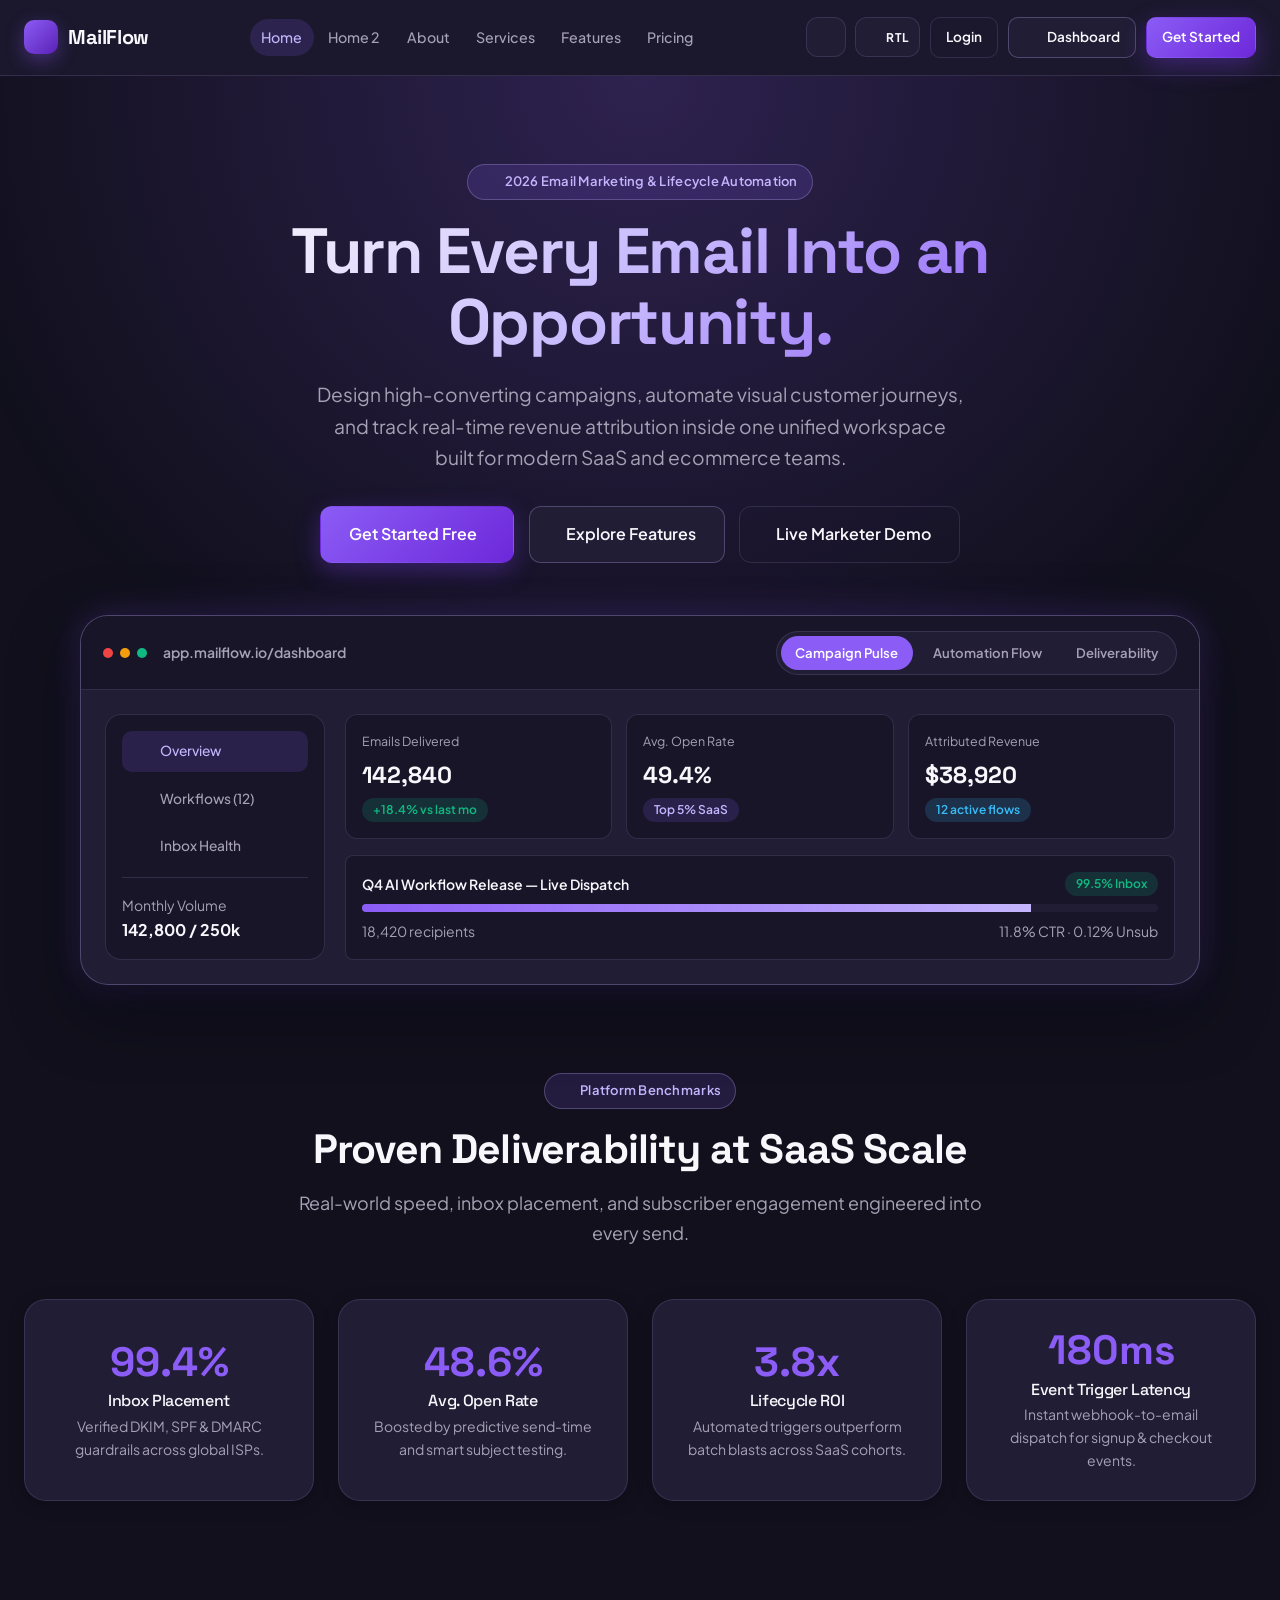
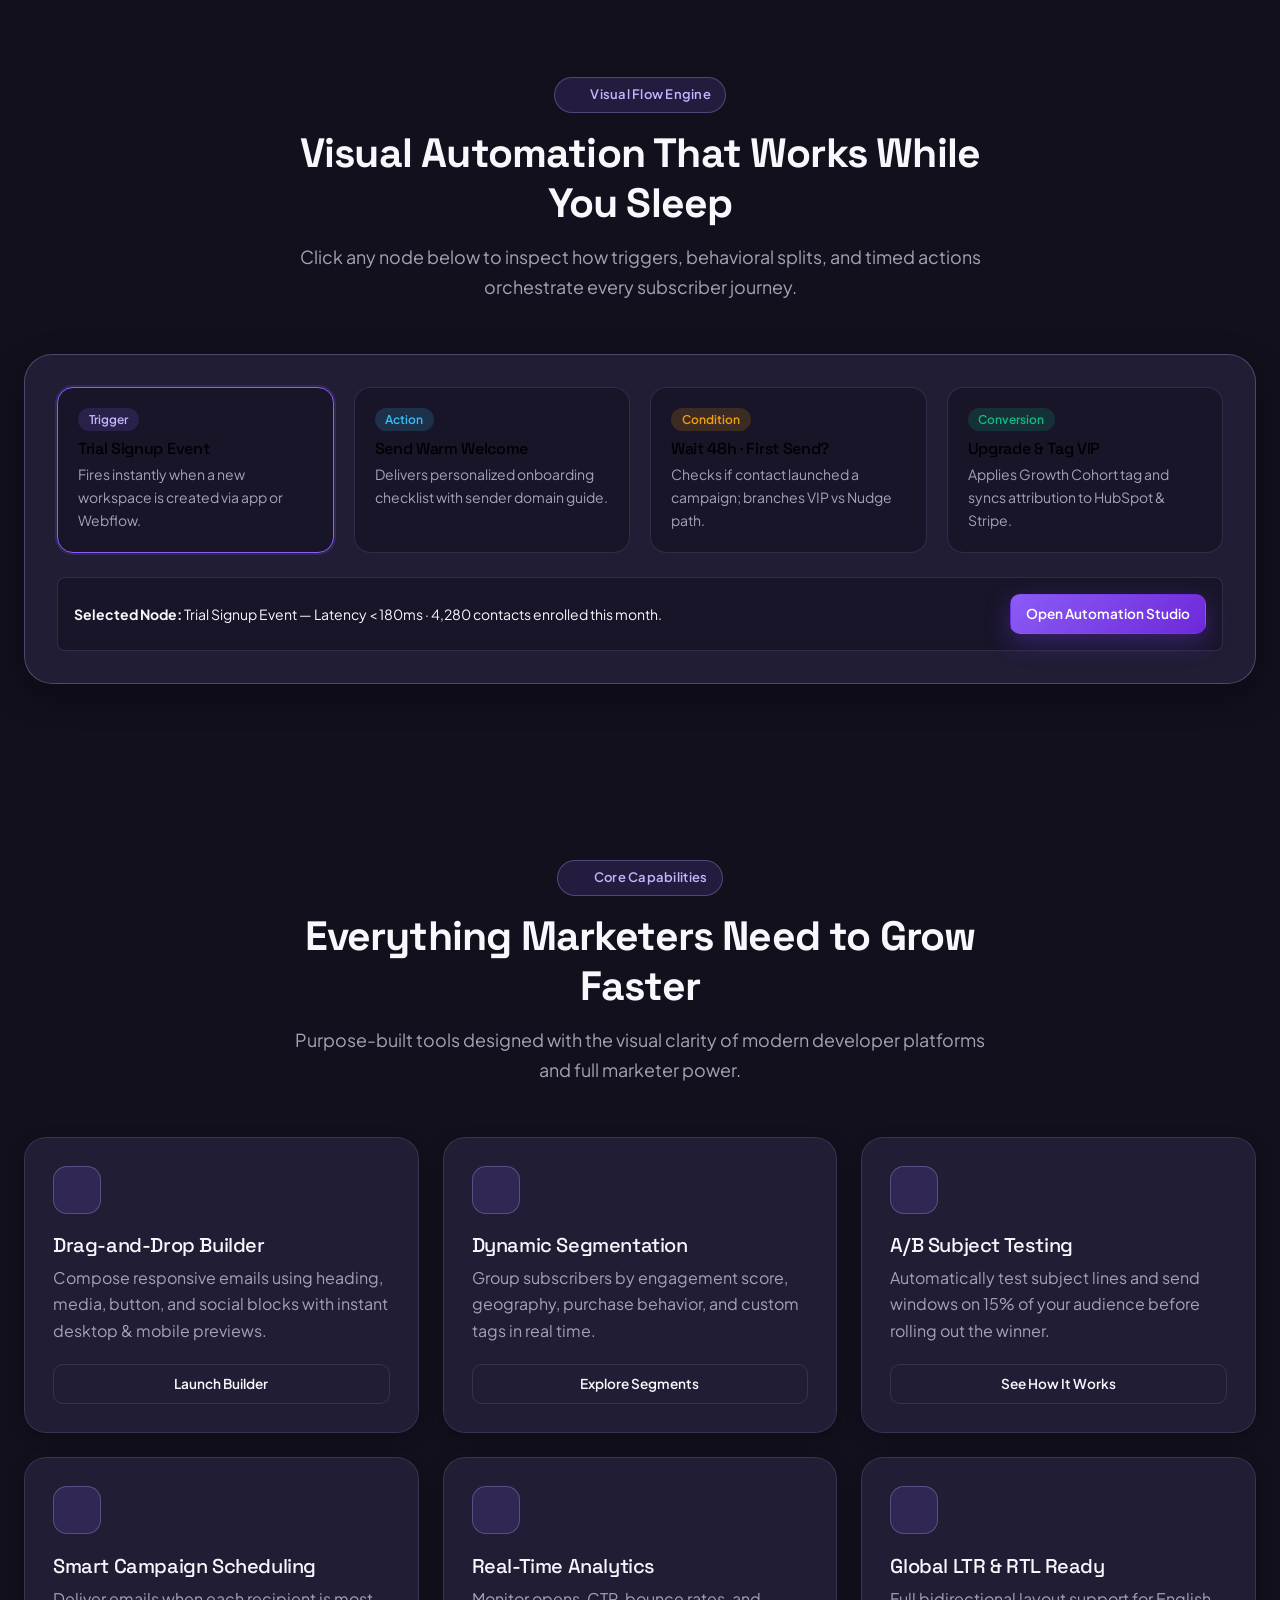
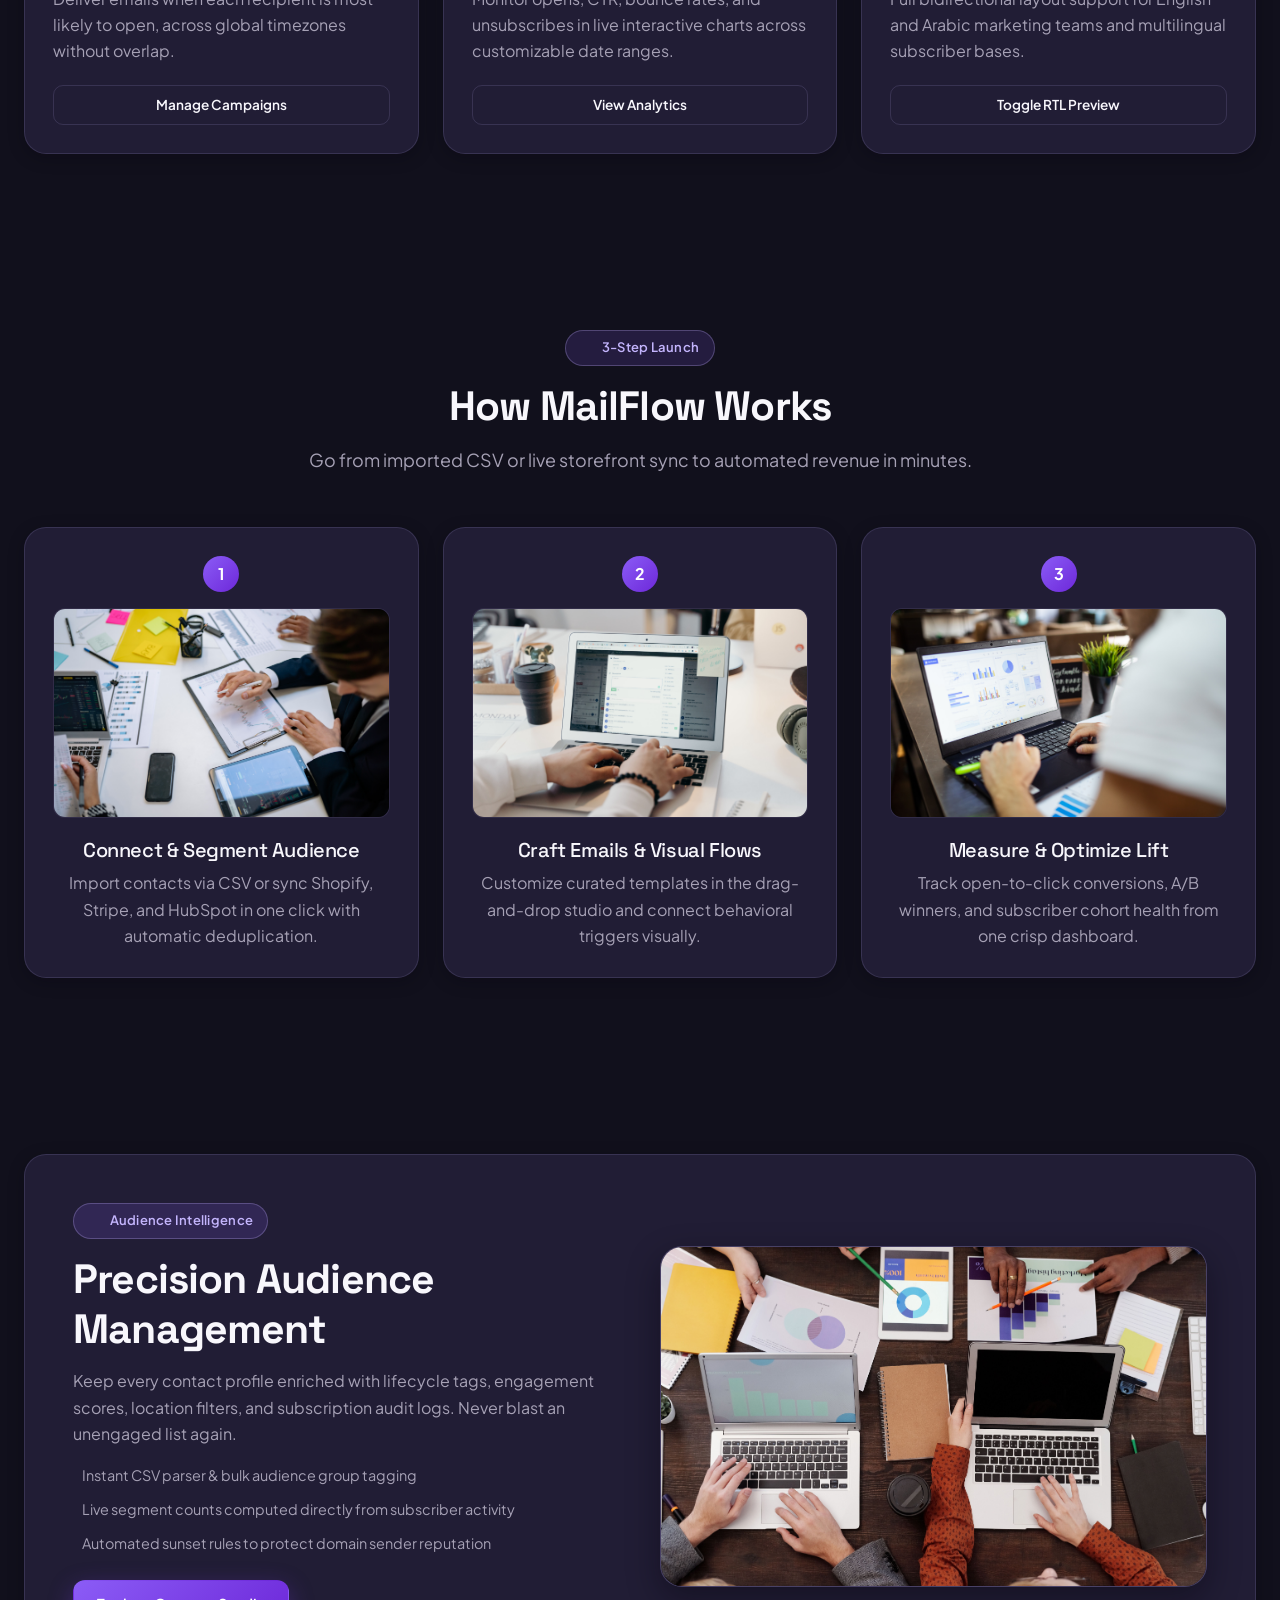
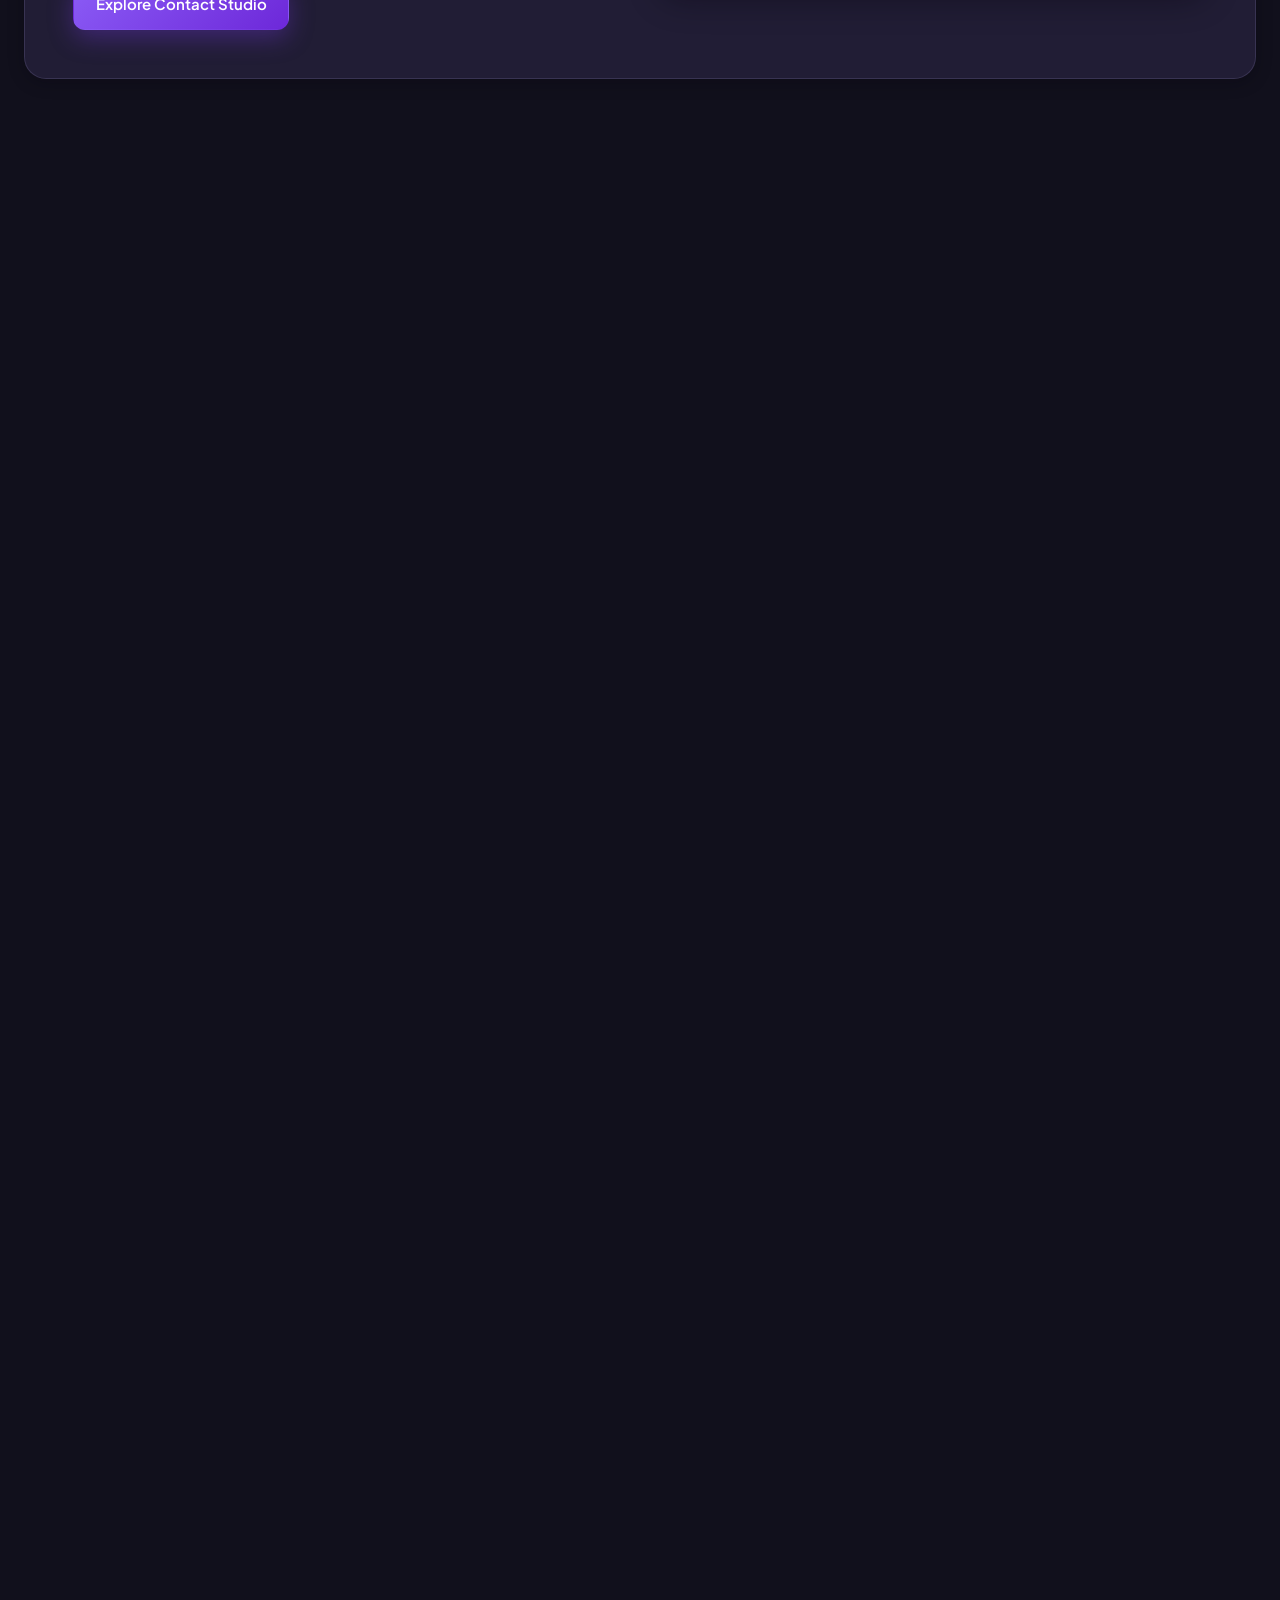
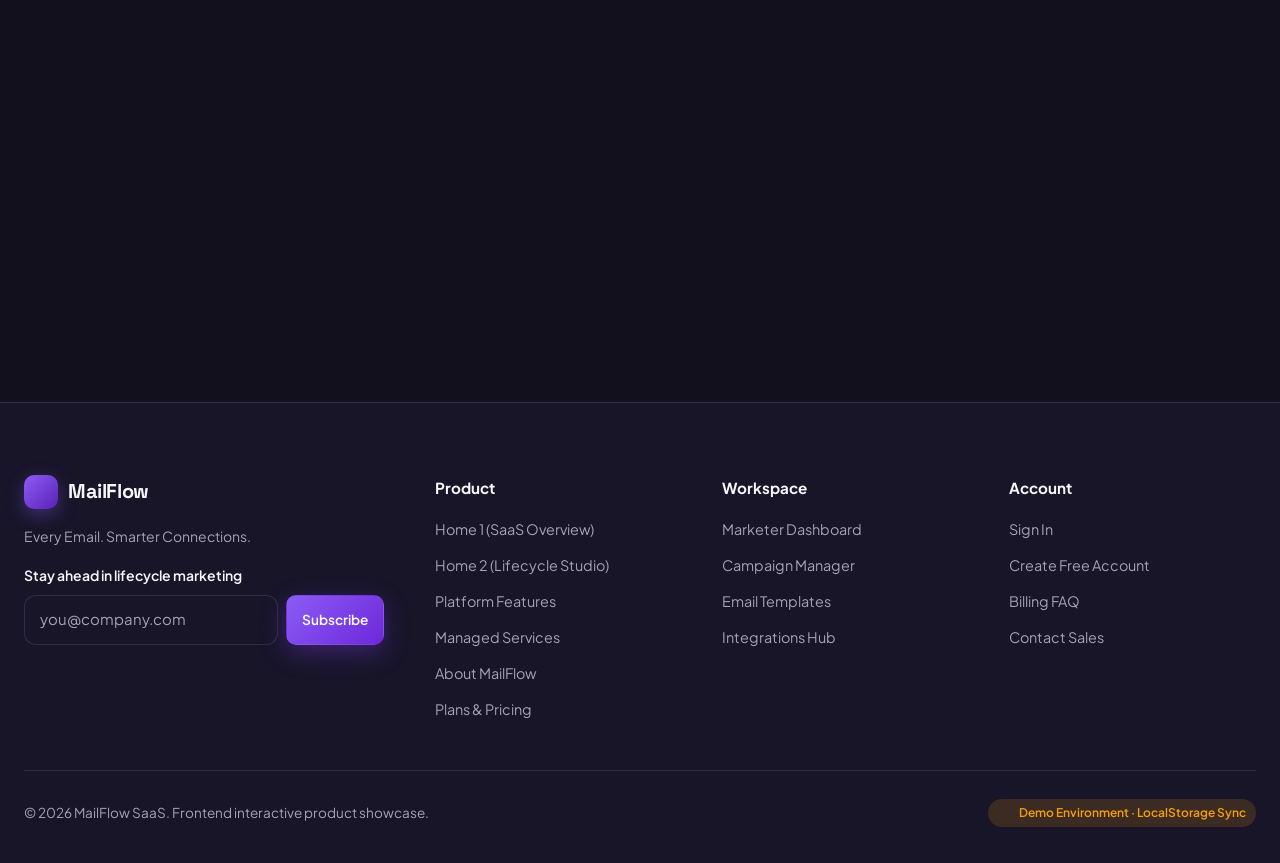
==== index.html @ 8e3ecebb "Add MailFlow Email Marketing Software SaaS website" ====
<!DOCTYPE html>
<html lang="en" dir="ltr" data-theme="dark">
<head>
  <meta charset="UTF-8">
  <meta name="viewport" content="width=device-width, initial-scale=1.0">
  <title>MailFlow — Every Email. Smarter Connections.</title>
  <meta name="description" content="MailFlow is a modern email marketing & lifecycle automation SaaS platform for high-growth teams.">
  <link rel="icon" type="image/svg+xml" href="assets/favicon.svg">

  <!-- Fonts -->
  <link rel="preconnect" href="https://fonts.googleapis.com">
  <link rel="preconnect" href="https://fonts.gstatic.com" crossorigin>
  <link href="https://fonts.googleapis.com/css2?family=Cairo:wght@500;600;700;800&family=Plus+Jakarta+Sans:wght@400;500;600;700&family=Space+Grotesk:wght@600;700;800&display=swap" rel="stylesheet">

  <!-- Vendor CSS CDNs -->
  <link href="https://cdn.jsdelivr.net/npm/bootstrap@5.3.3/dist/css/bootstrap.min.css" rel="stylesheet">
  <link href="https://cdn.jsdelivr.net/npm/aos@2.3.4/dist/aos.css" rel="stylesheet">
  <link href="https://cdn.jsdelivr.net/npm/swiper@11/swiper-bundle.min.css" rel="stylesheet">

  <!-- MailFlow CSS -->
  <link rel="stylesheet" href="css/tokens.css">
  <link rel="stylesheet" href="css/base.css">
  <link rel="stylesheet" href="css/components.css">
  <link rel="stylesheet" href="css/public.css">
</head>
<body>
  <canvas id="mf-three-bg" aria-hidden="true"></canvas>

  <!-- 1. Premium Navigation Bar -->
  <div id="mf-public-navbar-host"></div>

  <main>
    <!-- 2, 3, 4, 5. Hero + Supporting Description + Dual CTAs + Large Interactive Dashboard Preview -->
    <section class="mf-hero">
      <div class="mf-container">
        <div class="mf-hero-centered">
          <div class="mf-eyebrow mf-gsap-hero">
            <i data-lucide="sparkles" style="width:15px;height:15px;"></i>
            <span data-i18n="hero.eyebrow">2026 Email Marketing &amp; Lifecycle Automation</span>
          </div>
          <h1 class="mf-hero-title mf-gradient-text mf-gsap-hero" data-i18n="hero.title">
            Turn Every Email Into an Opportunity.
          </h1>
          <p class="mf-hero-desc mf-gsap-hero" data-i18n="hero.desc">
            Design high-converting campaigns, automate visual customer journeys, and track real-time revenue attribution inside one unified workspace built for modern SaaS and ecommerce teams.
          </p>
          <div class="mf-hero-actions mf-gsap-hero">
            <a href="register.html" class="mf-btn mf-btn-primary mf-btn-lg">
              <span data-i18n="hero.ctaPrimary">Get Started Free</span>
              <i data-lucide="arrow-right" class="mf-rtl-flip"></i>
            </a>
            <a href="features.html" class="mf-btn mf-btn-secondary mf-btn-lg">
              <i data-lucide="layers"></i>
              <span data-i18n="hero.ctaSecondary">Explore Features</span>
            </a>
            <a href="dashboard.html" class="mf-btn mf-btn-ghost mf-btn-lg">
              <i data-lucide="layout-dashboard"></i>
              <span>Live Marketer Demo</span>
            </a>
          </div>
        </div>

        <!-- 5. Large Interactive Email Marketing Dashboard Preview -->
        <div class="mf-preview-shell mf-gsap-hero">
          <div class="mf-preview-chrome">
            <div class="d-flex align-items-center gap-3">
              <div class="mf-window-dots" aria-hidden="true"><span></span><span></span><span></span></div>
              <span class="small fw-semibold" style="color:var(--mf-text-muted);">app.mailflow.io/dashboard</span>
            </div>
            <div class="mf-preview-tabs" role="tablist" aria-label="Dashboard Preview Views">
              <button type="button" class="mf-preview-tab is-active" data-preview-tab="overview">Campaign Pulse</button>
              <button type="button" class="mf-preview-tab" data-preview-tab="automation">Automation Flow</button>
              <button type="button" class="mf-preview-tab" data-preview-tab="deliverability">Deliverability</button>
            </div>
          </div>

          <div class="mf-preview-body">
            <div class="mf-preview-grid">
              <aside class="mf-preview-sidebar" aria-label="Preview Navigation">
                <div class="mf-preview-nav-item is-active" data-preview-side="overview">
                  <i data-lucide="bar-chart-2" style="width:16px;height:16px;"></i> Overview
                </div>
                <div class="mf-preview-nav-item" data-preview-side="automation">
                  <i data-lucide="git-branch" style="width:16px;height:16px;"></i> Workflows (12)
                </div>
                <div class="mf-preview-nav-item" data-preview-side="deliverability">
                  <i data-lucide="shield-check" style="width:16px;height:16px;"></i> Inbox Health
                </div>
                <div class="mt-auto pt-3 border-top" style="border-color:var(--mf-border) !important;">
                  <div class="small" style="color:var(--mf-text-muted);">Monthly Volume</div>
                  <div class="fw-bold" style="color:var(--mf-text);">142,800 / 250k</div>
                </div>
              </aside>

              <div id="mf-hero-preview-stage">
                <!-- Hydrated dynamically by js/home.js -->
              </div>
            </div>
          </div>
        </div>
      </div>
    </section>

    <!-- 6. Animated Campaign Statistics -->
    <section class="mf-section pt-3">
      <div class="mf-container">
        <div class="mf-section-header" data-aos="fade-up">
          <div class="mf-eyebrow"><i data-lucide="activity" style="width:14px;height:14px;"></i> Platform Benchmarks</div>
          <h2 class="mf-section-title" data-i18n="home.statsTitle">Proven Deliverability at SaaS Scale</h2>
          <p class="mf-section-desc">Real-world speed, inbox placement, and subscriber engagement engineered into every send.</p>
        </div>

        <div class="mf-card-grid mf-card-grid-4" id="mf-home-counters">
          <div class="mf-card mf-stat-card" data-aos="fade-up" data-aos-delay="0">
            <div class="mf-stat-number"><span class="mf-counter" data-target="99.4" data-decimals="1">0</span>%</div>
            <h3 class="h6 mb-1">Inbox Placement</h3>
            <p class="small mb-0">Verified DKIM, SPF &amp; DMARC guardrails across global ISPs.</p>
          </div>
          <div class="mf-card mf-stat-card" data-aos="fade-up" data-aos-delay="80">
            <div class="mf-stat-number"><span class="mf-counter" data-target="48.6" data-decimals="1">0</span>%</div>
            <h3 class="h6 mb-1">Avg. Open Rate</h3>
            <p class="small mb-0">Boosted by predictive send-time and smart subject testing.</p>
          </div>
          <div class="mf-card mf-stat-card" data-aos="fade-up" data-aos-delay="160">
            <div class="mf-stat-number"><span class="mf-counter" data-target="3.8" data-decimals="1">0</span>x</div>
            <h3 class="h6 mb-1">Lifecycle ROI</h3>
            <p class="small mb-0">Automated triggers outperform batch blasts across SaaS cohorts.</p>
          </div>
          <div class="mf-card mf-stat-card" data-aos="fade-up" data-aos-delay="240">
            <div class="mf-stat-number"><span class="mf-counter" data-target="180" data-decimals="0">0</span>ms</div>
            <h3 class="h6 mb-1">Event Trigger Latency</h3>
            <p class="small mb-0">Instant webhook-to-email dispatch for signup &amp; checkout events.</p>
          </div>
        </div>
      </div>
    </section>

    <!-- 7. Email Automation Workflow Visualization -->
    <section class="mf-section">
      <div class="mf-container">
        <div class="mf-section-header" data-aos="fade-up">
          <div class="mf-eyebrow"><i data-lucide="workflow" style="width:14px;height:14px;"></i> Visual Flow Engine</div>
          <h2 class="mf-section-title" data-i18n="home.workflowTitle">Visual Automation That Works While You Sleep</h2>
          <p class="mf-section-desc">Click any node below to inspect how triggers, behavioral splits, and timed actions orchestrate every subscriber journey.</p>
        </div>

        <div class="mf-workflow-stage" data-aos="fade-up">
          <div class="mf-workflow-track" id="mf-home-workflow-nodes">
            <button type="button" class="mf-wf-node is-selected" data-wf-step="0">
              <span class="mf-badge mf-badge-primary mb-2" style="width:fit-content;">Trigger</span>
              <h3 class="h6 mb-1">Trial Signup Event</h3>
              <p class="small mb-0">Fires instantly when a new workspace is created via app or Webflow.</p>
            </button>
            <button type="button" class="mf-wf-node" data-wf-step="1">
              <span class="mf-badge mf-badge-info mb-2" style="width:fit-content;">Action</span>
              <h3 class="h6 mb-1">Send Warm Welcome</h3>
              <p class="small mb-0">Delivers personalized onboarding checklist with sender domain guide.</p>
            </button>
            <button type="button" class="mf-wf-node" data-wf-step="2">
              <span class="mf-badge mf-badge-warning mb-2" style="width:fit-content;">Condition</span>
              <h3 class="h6 mb-1">Wait 48h · First Send?</h3>
              <p class="small mb-0">Checks if contact launched a campaign; branches VIP vs Nudge path.</p>
            </button>
            <button type="button" class="mf-wf-node" data-wf-step="3">
              <span class="mf-badge mf-badge-success mb-2" style="width:fit-content;">Conversion</span>
              <h3 class="h6 mb-1">Upgrade &amp; Tag VIP</h3>
              <p class="small mb-0">Applies Growth Cohort tag and syncs attribution to HubSpot &amp; Stripe.</p>
            </button>
          </div>
          <div class="mt-4 p-3 rounded-3 d-flex flex-wrap align-items-center justify-content-between gap-3" style="background:var(--mf-bg-elevated);border:1px solid var(--mf-border);">
            <div id="mf-home-wf-inspector" class="small" style="color:var(--mf-text);">
              <strong>Selected Node:</strong> Trial Signup Event — Latency &lt; 180ms · 4,280 contacts enrolled this month.
            </div>
            <a href="dashboard.html#automation" class="mf-btn mf-btn-primary mf-btn-sm">Open Automation Studio</a>
          </div>
        </div>
      </div>
    </section>

    <!-- 8. Features Overview -->
    <section class="mf-section">
      <div class="mf-container">
        <div class="mf-section-header" data-aos="fade-up">
          <div class="mf-eyebrow"><i data-lucide="cpu" style="width:14px;height:14px;"></i> Core Capabilities</div>
          <h2 class="mf-section-title" data-i18n="home.featuresTitle">Everything Marketers Need to Grow Faster</h2>
          <p class="mf-section-desc">Purpose-built tools designed with the visual clarity of modern developer platforms and full marketer power.</p>
        </div>

        <div class="mf-card-grid mf-card-grid-3">
          <article class="mf-card mf-card-interactive" data-aos="fade-up">
            <div class="mf-card-icon"><i data-lucide="layout-template"></i></div>
            <div class="mf-card-body">
              <h3 class="h5">Drag-and-Drop Builder</h3>
              <p class="mb-0">Compose responsive emails using heading, media, button, and social blocks with instant desktop &amp; mobile previews.</p>
            </div>
            <div class="mf-card-footer">
              <a href="dashboard.html#builder" class="mf-btn mf-btn-ghost mf-btn-sm w-100">Launch Builder</a>
            </div>
          </article>

          <article class="mf-card mf-card-interactive" data-aos="fade-up" data-aos-delay="80">
            <div class="mf-card-icon"><i data-lucide="filter"></i></div>
            <div class="mf-card-body">
              <h3 class="h5">Dynamic Segmentation</h3>
              <p class="mb-0">Group subscribers by engagement score, geography, purchase behavior, and custom tags in real time.</p>
            </div>
            <div class="mf-card-footer">
              <a href="dashboard.html#segments" class="mf-btn mf-btn-ghost mf-btn-sm w-100">Explore Segments</a>
            </div>
          </article>

          <article class="mf-card mf-card-interactive" data-aos="fade-up" data-aos-delay="160">
            <div class="mf-card-icon"><i data-lucide="split"></i></div>
            <div class="mf-card-body">
              <h3 class="h5">A/B Subject Testing</h3>
              <p class="mb-0">Automatically test subject lines and send windows on 15% of your audience before rolling out the winner.</p>
            </div>
            <div class="mf-card-footer">
              <a href="features.html#ab-testing" class="mf-btn mf-btn-ghost mf-btn-sm w-100">See How It Works</a>
            </div>
          </article>

          <article class="mf-card mf-card-interactive" data-aos="fade-up">
            <div class="mf-card-icon"><i data-lucide="calendar-clock"></i></div>
            <div class="mf-card-body">
              <h3 class="h5">Smart Campaign Scheduling</h3>
              <p class="mb-0">Deliver emails when each recipient is most likely to open, across global timezones without overlap.</p>
            </div>
            <div class="mf-card-footer">
              <a href="dashboard.html#campaigns" class="mf-btn mf-btn-ghost mf-btn-sm w-100">Manage Campaigns</a>
            </div>
          </article>

          <article class="mf-card mf-card-interactive" data-aos="fade-up" data-aos-delay="80">
            <div class="mf-card-icon"><i data-lucide="line-chart"></i></div>
            <div class="mf-card-body">
              <h3 class="h5">Real-Time Analytics</h3>
              <p class="mb-0">Monitor opens, CTR, bounce rates, and unsubscribes in live interactive charts across customizable date ranges.</p>
            </div>
            <div class="mf-card-footer">
              <a href="dashboard.html#analytics" class="mf-btn mf-btn-ghost mf-btn-sm w-100">View Analytics</a>
            </div>
          </article>

          <article class="mf-card mf-card-interactive" data-aos="fade-up" data-aos-delay="160">
            <div class="mf-card-icon"><i data-lucide="languages"></i></div>
            <div class="mf-card-body">
              <h3 class="h5">Global LTR &amp; RTL Ready</h3>
              <p class="mb-0">Full bidirectional layout support for English and Arabic marketing teams and multilingual subscriber bases.</p>
            </div>
            <div class="mf-card-footer">
              <button type="button" class="mf-btn mf-btn-ghost mf-btn-sm w-100" data-mf-dir-toggle>Toggle RTL Preview</button>
            </div>
          </article>
        </div>
      </div>
    </section>

    <!-- 9. How MailFlow Works -->
    <section class="mf-section">
      <div class="mf-container">
        <div class="mf-section-header" data-aos="fade-up">
          <div class="mf-eyebrow"><i data-lucide="compass" style="width:14px;height:14px;"></i> 3-Step Launch</div>
          <h2 class="mf-section-title" data-i18n="home.howTitle">How MailFlow Works</h2>
          <p class="mf-section-desc">Go from imported CSV or live storefront sync to automated revenue in minutes.</p>
        </div>

        <div class="mf-card-grid mf-card-grid-3">
          <div class="mf-card text-center" data-aos="fade-up">
            <div class="mf-step-badge">1</div>
            <div class="mf-card-img-wrap">
              <img src="assets/img/a%20(1).jpg" alt="Marketing team segmenting audience contacts" loading="eager">
            </div>
            <div class="mf-card-body">
              <h3 class="h5">Connect &amp; Segment Audience</h3>
              <p class="mb-0">Import contacts via CSV or sync Shopify, Stripe, and HubSpot in one click with automatic deduplication.</p>
            </div>
          </div>

          <div class="mf-card text-center" data-aos="fade-up" data-aos-delay="100">
            <div class="mf-step-badge">2</div>
            <div class="mf-card-img-wrap">
              <img src="assets/img/a%20(7).jpg" alt="Designing responsive email campaigns on laptop" loading="eager">
            </div>
            <div class="mf-card-body">
              <h3 class="h5">Craft Emails &amp; Visual Flows</h3>
              <p class="mb-0">Customize curated templates in the drag-and-drop studio and connect behavioral triggers visually.</p>
            </div>
          </div>

          <div class="mf-card text-center" data-aos="fade-up" data-aos-delay="200">
            <div class="mf-step-badge">3</div>
            <div class="mf-card-img-wrap">
              <img src="assets/img/a%20(18).jpg" alt="Real-time email analytics and conversion tracking" loading="eager">
            </div>
            <div class="mf-card-body">
              <h3 class="h5">Measure &amp; Optimize Lift</h3>
              <p class="mb-0">Track open-to-click conversions, A/B winners, and subscriber cohort health from one crisp dashboard.</p>
            </div>
          </div>
        </div>
      </div>
    </section>

    <!-- 10. Audience Management Showcase -->
    <section class="mf-section">
      <div class="mf-container">
        <div class="mf-card p-4 p-lg-5" data-aos="fade-up">
          <div class="mf-split-panel">
            <div>
              <div class="mf-eyebrow"><i data-lucide="users" style="width:14px;height:14px;"></i> Audience Intelligence</div>
              <h2 class="mf-section-title" data-i18n="home.audienceTitle">Precision Audience Management</h2>
              <p>Keep every contact profile enriched with lifecycle tags, engagement scores, location filters, and subscription audit logs. Never blast an unengaged list again.</p>
              <ul class="mf-check-list mb-4">
                <li><i data-lucide="check-circle-2"></i><span>Instant CSV parser &amp; bulk audience group tagging</span></li>
                <li><i data-lucide="check-circle-2"></i><span>Live segment counts computed directly from subscriber activity</span></li>
                <li><i data-lucide="check-circle-2"></i><span>Automated sunset rules to protect domain sender reputation</span></li>
              </ul>
              <a href="dashboard.html#contacts" class="mf-btn mf-btn-primary">Explore Contact Studio</a>
            </div>
            <div class="mf-media-frame">
              <img src="assets/img/a%20(12).jpg" alt="Marketing strategists reviewing audience segments" loading="eager">
            </div>
          </div>
        </div>
      </div>
    </section>

    <!-- 11. Campaign Performance Visualization -->
    <section class="mf-section">
      <div class="mf-container">
        <div class="mf-section-header" data-aos="fade-up">
          <div class="mf-eyebrow"><i data-lucide="trending-up" style="width:14px;height:14px;"></i> Live Telemetry</div>
          <h2 class="mf-section-title" data-i18n="home.perfTitle">Real-Time Campaign Performance</h2>
          <p class="mf-section-desc">Interactive open rate vs click-through rate trajectories across your recent lifecycle campaigns.</p>
        </div>

        <div class="mf-card p-4" data-aos="fade-up">
          <div class="d-flex flex-wrap align-items-center justify-content-between gap-3 mb-3">
            <div>
              <h3 class="h5 mb-1">Open Rate vs. Click-Through Rate</h3>
              <p class="small mb-0">Sample 6-month trajectory across SaaS &amp; Ecommerce cohorts</p>
            </div>
            <a href="dashboard.html#analytics" class="mf-btn mf-btn-secondary mf-btn-sm">Full Analytics Suite</a>
          </div>
          <div style="position:relative;height:320px;width:100%;">
            <canvas id="mf-home-perf-chart"></canvas>
          </div>
        </div>
      </div>
    </section>

    <!-- 12. Integrations Showcase -->
    <section class="mf-section">
      <div class="mf-container">
        <div class="mf-section-header" data-aos="fade-up">
          <div class="mf-eyebrow"><i data-lucide="plug" style="width:14px;height:14px;"></i> Connected Ecosystem</div>
          <h2 class="mf-section-title" data-i18n="home.integrationsTitle">Connects Seamlessly With Your Stack</h2>
          <p class="mf-section-desc">Sync customer purchases, CRM deal stages, and product events in under two minutes.</p>
        </div>

        <div class="mf-card-grid mf-card-grid-4">
          <div class="mf-integration-card" data-aos="fade-up">
            <div class="mf-card-icon"><i data-lucide="shopping-bag"></i></div>
            <h3 class="h6 mb-1">Shopify</h3>
            <p class="small mb-0">Cart recovery &amp; VIP order triggers</p>
          </div>
          <div class="mf-integration-card" data-aos="fade-up" data-aos-delay="60">
            <div class="mf-card-icon"><i data-lucide="credit-card"></i></div>
            <h3 class="h6 mb-1">Stripe</h3>
            <p class="small mb-0">Dunning &amp; subscription renewals</p>
          </div>
          <div class="mf-integration-card" data-aos="fade-up" data-aos-delay="120">
            <div class="mf-card-icon"><i data-lucide="users"></i></div>
            <h3 class="h6 mb-1">HubSpot CRM</h3>
            <p class="small mb-0">Two-way contact &amp; deal sync</p>
          </div>
          <div class="mf-integration-card" data-aos="fade-up" data-aos-delay="180">
            <div class="mf-card-icon"><i data-lucide="zap"></i></div>
            <h3 class="h6 mb-1">Zapier &amp; Webhooks</h3>
            <p class="small mb-0">6,000+ custom workflow hooks</p>
          </div>
        </div>
      </div>
    </section>

    <!-- 13. Customer Testimonials (Swiper.js) -->
    <section class="mf-section">
      <div class="mf-container">
        <div class="mf-section-header" data-aos="fade-up">
          <div class="mf-eyebrow"><i data-lucide="message-square-quote" style="width:14px;height:14px;"></i> Customer Stories</div>
          <h2 class="mf-section-title" data-i18n="home.testimonialsTitle">Loved by High-Growth Marketing Teams</h2>
          <p class="mf-section-desc">How SaaS founders and ecommerce lifecycle leads scale engagement with MailFlow.</p>
        </div>

        <div class="swiper" id="mf-testimonials-swiper" data-aos="fade-up">
          <div class="swiper-wrapper">
            <div class="swiper-slide">
              <article class="mf-card mf-testimonial-card">
                <div class="mf-card-body">
                  <div class="mf-badge mf-badge-success mb-3" style="width:fit-content;">+41% Trial Conversion</div>
                  <p>“Switching our onboarding sequences to MailFlow lifted week-one activation by 41%. The visual flow builder makes branching effortless.”</p>
                </div>
                <div class="mf-card-footer d-flex align-items-center gap-3">
                  <img src="https://randomuser.me/api/portraits/women/88.jpg" alt="Elena Vance portrait" class="mf-avatar" loading="eager">
                  <div>
                    <div class="fw-bold small">Elena Vance</div>
                    <div class="small" style="color:var(--mf-text-muted);">Head of Growth, Northstar Labs</div>
                  </div>
                </div>
              </article>
            </div>

            <div class="swiper-slide">
              <article class="mf-card mf-testimonial-card">
                <div class="mf-card-body">
                  <div class="mf-badge mf-badge-primary mb-3" style="width:fit-content;">99.5% Deliverability</div>
                  <p>“Our transactional and promotional emails finally live in one clean workspace. Native RTL support let us launch our Arabic storefront in days.”</p>
                </div>
                <div class="mf-card-footer d-flex align-items-center gap-3">
                  <img src="https://randomuser.me/api/portraits/men/18.jpg" alt="Marcus Chen portrait" class="mf-avatar" loading="eager">
                  <div>
                    <div class="fw-bold small">Marcus Chen</div>
                    <div class="small" style="color:var(--mf-text-muted);">VP Lifecycle, Verve Commerce</div>
                  </div>
                </div>
              </article>
            </div>

            <div class="swiper-slide">
              <article class="mf-card mf-testimonial-card">
                <div class="mf-card-body">
                  <div class="mf-badge mf-badge-info mb-3" style="width:fit-content;">3.4x Flow Revenue</div>
                  <p>“MailFlow replaced three legacy tools for us. Segmentation updates in real time and the email builder produces crisp dark-mode emails every time.”</p>
                </div>
                <div class="mf-card-footer d-flex align-items-center gap-3">
                  <img src="https://randomuser.me/api/portraits/women/0.jpg" alt="Sofia Lindqvist portrait" class="mf-avatar" loading="eager">
                  <div>
                    <div class="fw-bold small">Sofia Lindqvist</div>
                    <div class="small" style="color:var(--mf-text-muted);">CMO, NordicPay</div>
                  </div>
                </div>
              </article>
            </div>

            <div class="swiper-slide">
              <article class="mf-card mf-testimonial-card">
                <div class="mf-card-body">
                  <div class="mf-badge mf-badge-warning mb-3" style="width:fit-content;">2h Setup Time</div>
                  <p>“Importing 50,000 contacts and wiring our Shopify cart recovery trigger took one afternoon. Our team loves the clean analytics breakdown.”</p>
                </div>
                <div class="mf-card-footer d-flex align-items-center gap-3">
                  <img src="https://randomuser.me/api/portraits/men/76.jpg" alt="Victor Brown portrait" class="mf-avatar" loading="eager">
                  <div>
                    <div class="fw-bold small">Victor Brown</div>
                    <div class="small" style="color:var(--mf-text-muted);">Founder, Kinetix Cloud</div>
                  </div>
                </div>
              </article>
            </div>
          </div>
          <div class="swiper-pagination mt-4 position-relative"></div>
        </div>
      </div>
    </section>

    <!-- 14. Frequently Asked Questions -->
    <section class="mf-section">
      <div class="mf-container">
        <div class="mf-section-header" data-aos="fade-up">
          <div class="mf-eyebrow"><i data-lucide="help-circle" style="width:14px;height:14px;"></i> Answers</div>
          <h2 class="mf-section-title" data-i18n="home.faqTitle">Frequently Asked Questions</h2>
          <p class="mf-section-desc">Everything you need to know about MailFlow’s plans, deliverability, and interactive demo.</p>
        </div>

        <div class="mf-faq-list" data-aos="fade-up">
          <div class="mf-faq-item is-open">
            <button type="button" class="mf-faq-trigger" aria-expanded="true">
              <span>What can I test inside this MailFlow Marketer Dashboard demo?</span>
              <i data-lucide="chevron-down" class="mf-faq-chevron"></i>
            </button>
            <div class="mf-faq-panel">
              You can create and schedule campaigns, build emails in the drag-and-drop editor, import CSV contacts, configure dynamic segments, inspect visual automation workflows, and toggle Light/Dark or RTL/LTR modes with full localStorage persistence.
            </div>
          </div>
          <div class="mf-faq-item">
            <button type="button" class="mf-faq-trigger" aria-expanded="false">
              <span>Does MailFlow send real live emails or process real payments in demo mode?</span>
              <i data-lucide="chevron-down" class="mf-faq-chevron"></i>
            </button>
            <div class="mf-faq-panel">
              No. All email sends, test dispatches, authentication flows, and plan checkouts in this frontend showcase operate as simulated AJAX actions stored in your browser so you can safely explore every workflow without external side effects.
            </div>
          </div>
          <div class="mf-faq-item">
            <button type="button" class="mf-faq-trigger" aria-expanded="false">
              <span>How does RTL and Arabic support work across the website?</span>
              <i data-lucide="chevron-down" class="mf-faq-chevron"></i>
            </button>
            <div class="mf-faq-panel">
              Clicking the RTL/LTR toggle switches the document direction, translates key UI copy, flips directional icons, moves the dashboard sidebar to the right edge, and persists your preference across every page.
            </div>
          </div>
          <div class="mf-faq-item">
            <button type="button" class="mf-faq-trigger" aria-expanded="false">
              <span>Can I switch between Free, Starter, Growth, and Enterprise anytime?</span>
              <i data-lucide="chevron-down" class="mf-faq-chevron"></i>
            </button>
            <div class="mf-faq-panel">
              Yes! Visit the Pricing page to compare monthly vs. yearly billing (with 20% annual savings) and test instant plan selection or custom enterprise inquiries.
            </div>
          </div>
        </div>
      </div>
    </section>

    <!-- 15. Final CTA Section -->
    <section class="mf-section pt-2">
      <div class="mf-container">
        <div class="mf-cta-banner" data-aos="zoom-in">
          <div class="mf-eyebrow mb-3"><i data-lucide="rocket" style="width:14px;height:14px;"></i> Launch Today</div>
          <h2 class="mf-section-title" data-i18n="home.ctaTitle">Ready to Build Smarter Email Connections?</h2>
          <p class="mf-section-desc mx-auto mb-4" style="max-width:600px;" data-i18n="home.ctaDesc">
            Launch your first automated workflow in under five minutes. Demo workspace included — no credit card required.
          </p>
          <div class="d-flex flex-wrap justify-content-center gap-3">
            <a href="register.html" class="mf-btn mf-btn-primary mf-btn-lg">
              <span>Create Free Account</span>
              <i data-lucide="arrow-right" class="mf-rtl-flip"></i>
            </a>
            <a href="dashboard.html" class="mf-btn mf-btn-secondary mf-btn-lg">
              <span>Explore Marketer Dashboard</span>
            </a>
          </div>
        </div>
      </div>
    </section>
  </main>

  <!-- 16. Professional Footer -->
  <div id="mf-public-footer-host"></div>

  <!-- Vendor Scripts -->
  <script src="https://cdn.jsdelivr.net/npm/jquery@3.7.1/dist/jquery.min.js"></script>
  <script src="https://cdn.jsdelivr.net/npm/bootstrap@5.3.3/dist/js/bootstrap.bundle.min.js"></script>
  <script src="https://cdn.jsdelivr.net/npm/three@0.160.0/build/three.min.js"></script>
  <script src="https://cdn.jsdelivr.net/npm/gsap@3.12.5/dist/gsap.min.js"></script>
  <script src="https://cdn.jsdelivr.net/npm/aos@2.3.4/dist/aos.js"></script>
  <script src="https://cdn.jsdelivr.net/npm/swiper@11/swiper-bundle.min.js"></script>
  <script src="https://cdn.jsdelivr.net/npm/chart.js@4.4.3/dist/chart.umd.min.js"></script>
  <script src="https://unpkg.com/lucide@0.460.0/dist/umd/lucide.min.js"></script>

  <!-- MailFlow Core & Page Script -->
  <script src="js/store.js"></script>
  <script src="js/i18n.js"></script>
  <script src="js/theme-rtl.js"></script>
  <script src="js/ajax-mock.js"></script>
  <script src="js/three-bg.js"></script>
  <script src="js/public-nav.js"></script>
  <script src="js/home.js"></script>
</body>
</html>
---- css/tokens.css ----
/* ==========================================================================
   MailFlow Design System Tokens — Midnight SaaS × Electric Violet
   ========================================================================== */

:root {
  /* Fonts */
  --mf-font-sans: 'Plus Jakarta Sans', 'Inter', system-ui, -apple-system, sans-serif;
  --mf-font-display: 'Space Grotesk', 'Plus Jakarta Sans', system-ui, sans-serif;
  --mf-font-arabic: 'Cairo', 'Tajawal', 'Plus Jakarta Sans', system-ui, sans-serif;
  --mf-font-mono: 'JetBrains Mono', ui-monospace, SFMono-Regular, monospace;

  /* Dark Mode Palette (Default) */
  --mf-bg: #11101C;
  --mf-bg-elevated: #181529;
  --mf-surface: #211D35;
  --mf-surface-hover: #292442;
  --mf-surface-glass: rgba(33, 29, 53, 0.72);
  --mf-primary: #8B5CF6;
  --mf-primary-hover: #9F7AEA;
  --mf-primary-soft: rgba(139, 92, 246, 0.16);
  --mf-secondary: #C4B5FD;
  --mf-text: #F8F7FC;
  --mf-text-muted: #A6A1B5;
  --mf-border: rgba(196, 181, 253, 0.14);
  --mf-border-strong: rgba(196, 181, 253, 0.28);

  /* Semantic Status Colors */
  --mf-success: #10B981;
  --mf-success-soft: rgba(16, 185, 129, 0.16);
  --mf-warning: #F59E0B;
  --mf-warning-soft: rgba(245, 158, 11, 0.16);
  --mf-danger: #EF4444;
  --mf-danger-soft: rgba(239, 68, 68, 0.16);
  --mf-info: #38BDF8;
  --mf-info-soft: rgba(56, 189, 248, 0.16);

  /* Shadows & Lighting */
  --mf-shadow-sm: 0 4px 16px rgba(6, 5, 14, 0.28);
  --mf-shadow-md: 0 12px 32px rgba(6, 5, 14, 0.42);
  --mf-shadow-lg: 0 24px 64px rgba(6, 5, 14, 0.56);
  --mf-shadow-glow: 0 0 36px rgba(139, 92, 246, 0.26);
  --mf-hero-glow: radial-gradient(circle at 50% 0%, rgba(139, 92, 246, 0.24), transparent 62%);

  /* Spacing & Sizing */
  --mf-container-max: 1320px;
  --mf-radius-xs: 8px;
  --mf-radius-sm: 12px;
  --mf-radius-md: 16px;
  --mf-radius-lg: 22px;
  --mf-radius-xl: 28px;
  --mf-radius-pill: 9999px;

  --mf-nav-height: 76px;
  --mf-sidebar-width: 268px;
  --mf-transition: 0.24s cubic-bezier(0.22, 1, 0.36, 1);

  /* Bootstrap variable overrides */
  --bs-body-bg: var(--mf-bg);
  --bs-body-color: var(--mf-text);
  --bs-border-color: var(--mf-border);
}

[data-theme="light"] {
  --mf-bg: #F8F7FC;
  --mf-bg-elevated: #EFEBF9;
  --mf-surface: #FFFFFF;
  --mf-surface-hover: #F3EFFD;
  --mf-surface-glass: rgba(255, 255, 255, 0.86);
  --mf-primary: #7C3AED;
  --mf-primary-hover: #6D28D9;
  --mf-primary-soft: rgba(124, 58, 237, 0.11);
  --mf-secondary: #A78BFA;
  --mf-text: #211D35;
  --mf-text-muted: #6B6680;
  --mf-border: rgba(33, 29, 53, 0.11);
  --mf-border-strong: rgba(124, 58, 237, 0.28);

  --mf-shadow-sm: 0 4px 14px rgba(33, 29, 53, 0.06);
  --mf-shadow-md: 0 12px 30px rgba(33, 29, 53, 0.09);
  --mf-shadow-lg: 0 22px 54px rgba(33, 29, 53, 0.12);
  --mf-shadow-glow: 0 10px 30px rgba(124, 58, 237, 0.18);
  --mf-hero-glow: radial-gradient(circle at 50% 0%, rgba(124, 58, 237, 0.14), transparent 62%);

  --bs-body-bg: var(--mf-bg);
  --bs-body-color: var(--mf-text);
  --bs-border-color: var(--mf-border);
}

[dir="rtl"] body {
  font-family: var(--mf-font-arabic);
}
---- css/base.css ----
/* ==========================================================================
   MailFlow Base Styles, Layout System, Typography & Responsive Rules
   ========================================================================== */

*,
*::before,
*::after {
  box-sizing: border-box;
}

html {
  scroll-behavior: smooth;
  font-size: 16px;
  -webkit-text-size-adjust: 100%;
  overflow-x: clip;
}

body {
  margin: 0;
  font-family: var(--mf-font-sans);
  background-color: var(--mf-bg);
  color: var(--mf-text);
  line-height: 1.65;
  overflow-x: clip;
  transition: background-color var(--mf-transition), color var(--mf-transition);
  min-height: 100vh;
}

h1, h2, h3, h4, h5, h6 {
  font-family: var(--mf-font-display);
  color: var(--mf-text);
  font-weight: 700;
  line-height: 1.22;
  letter-spacing: -0.02em;
  margin-block: 0 0.75rem;
}

[dir="rtl"] h1,
[dir="rtl"] h2,
[dir="rtl"] h3,
[dir="rtl"] h4,
[dir="rtl"] h5,
[dir="rtl"] h6 {
  font-family: var(--mf-font-arabic);
  letter-spacing: 0;
}

p {
  margin-block: 0 1rem;
  color: var(--mf-text-muted);
}

a {
  color: var(--mf-primary);
  text-decoration: none;
  transition: color var(--mf-transition), opacity var(--mf-transition);
}

a:hover {
  color: var(--mf-secondary);
}

img,
svg {
  display: block;
  max-width: 100%;
}

button,
input,
select,
textarea {
  font-family: inherit;
}

:focus-visible {
  outline: 2px solid var(--mf-primary);
  outline-offset: 2px;
}

/* Container System — Strictly Centered Across All Viewports (360px -> 3840px) */
.mf-container {
  width: 100%;
  max-width: var(--mf-container-max);
  margin-inline: auto;
  padding-inline: 1.5rem;
}

@media (max-width: 575.98px) {
  .mf-container {
    padding-inline: 1rem;
  }
}

@media (min-width: 2200px) {
  .mf-container {
    max-width: 1480px;
  }
}

/* Section Spacing & Alignment */
.mf-section {
  position: relative;
  padding-block: 5.5rem;
  z-index: 1;
}

@media (max-width: 767.98px) {
  .mf-section {
    padding-block: 3.75rem;
  }
}

.mf-section-header {
  max-width: 720px;
  margin-inline: auto;
  margin-block-end: 3.25rem;
  text-align: center;
}

.mf-eyebrow {
  display: inline-flex;
  align-items: center;
  justify-content: center;
  gap: 0.45rem;
  padding: 0.38rem 0.9rem;
  border-radius: var(--mf-radius-pill);
  background: var(--mf-primary-soft);
  border: 1px solid var(--mf-border-strong);
  color: var(--mf-secondary);
  font-size: 0.8125rem;
  font-weight: 600;
  letter-spacing: 0.02em;
  margin-block-end: 1rem;
}

[data-theme="light"] .mf-eyebrow {
  color: var(--mf-primary);
}

.mf-section-title {
  font-size: clamp(1.85rem, 3.2vw, 2.75rem);
  margin-block-end: 0.85rem;
}

.mf-section-desc {
  font-size: clamp(1rem, 1.4vw, 1.125rem);
  color: var(--mf-text-muted);
  margin-block-end: 0;
}

/* Equal-Height Card Grid System */
.mf-card-grid {
  display: grid;
  gap: 1.5rem;
  align-items: stretch;
}

.mf-card-grid-2 {
  grid-template-columns: repeat(2, minmax(0, 1fr));
}

.mf-card-grid-3 {
  grid-template-columns: repeat(3, minmax(0, 1fr));
}

.mf-card-grid-4 {
  grid-template-columns: repeat(4, minmax(0, 1fr));
}

@media (max-width: 1199.98px) {
  .mf-card-grid-4 {
    grid-template-columns: repeat(2, minmax(0, 1fr));
  }
}

@media (max-width: 991.98px) {
  .mf-card-grid-3 {
    grid-template-columns: repeat(2, minmax(0, 1fr));
  }
}

@media (max-width: 767.98px) {
  .mf-card-grid-2,
  .mf-card-grid-3,
  .mf-card-grid-4 {
    grid-template-columns: minmax(0, 1fr);
  }
}

/* Three.js Canvas Layer */
#mf-three-bg {
  position: fixed;
  inset: 0;
  width: 100%;
  height: 100%;
  z-index: 0;
  pointer-events: none;
  opacity: 0.55;
}

[data-theme="light"] #mf-three-bg {
  opacity: 0.38;
}

/* Gradient Text */
.mf-gradient-text {
  background: linear-gradient(135deg, var(--mf-text) 0%, var(--mf-secondary) 52%, var(--mf-primary) 100%);
  -webkit-background-clip: text;
  background-clip: text;
  color: transparent;
}

[data-theme="light"] .mf-gradient-text {
  background: linear-gradient(135deg, #211D35 0%, #7C3AED 60%, #A78BFA 100%);
  -webkit-background-clip: text;
  background-clip: text;
  color: transparent;
}

/* RTL Icon Flip Helper (only for directional icons like arrows/chevrons) */
[dir="rtl"] .mf-rtl-flip {
  transform: scaleX(-1);
}

/* Reduced Motion Respect */
@media (prefers-reduced-motion: reduce) {
  html {
    scroll-behavior: auto;
  }
  *,
  *::before,
  *::after {
    animation-duration: 0.01ms !important;
    animation-iteration-count: 1 !important;
    transition-duration: 0.01ms !important;
  }
}

/* Toast Notification Container */
.mf-toast-region {
  position: fixed;
  inset-block-end: 1.5rem;
  inset-inline-end: 1.5rem;
  z-index: 2050;
  display: flex;
  flex-direction: column;
  gap: 0.75rem;
  max-width: min(380px, calc(100vw - 2rem));
  pointer-events: none;
}

.mf-toast {
  pointer-events: auto;
  display: flex;
  align-items: flex-start;
  gap: 0.75rem;
  padding: 0.9rem 1.1rem;
  border-radius: var(--mf-radius-sm);
  background: var(--mf-surface);
  border: 1px solid var(--mf-border-strong);
  box-shadow: var(--mf-shadow-lg);
  color: var(--mf-text);
  font-size: 0.9rem;
  animation: mfToastIn 0.25s ease forwards;
}

.mf-toast-success { border-inline-start: 4px solid var(--mf-success); }
.mf-toast-error { border-inline-start: 4px solid var(--mf-danger); }
.mf-toast-info { border-inline-start: 4px solid var(--mf-primary); }

@keyframes mfToastIn {
  from { opacity: 0; transform: translateY(10px); }
  to { opacity: 1; transform: translateY(0); }
}
---- css/components.css ----
/* ==========================================================================
   MailFlow Shared Components: Navbar, Cards, Buttons, Forms, Footer, Modals
   ========================================================================== */

/* Brand Logo */
.mf-brand {
  display: inline-flex;
  align-items: center;
  gap: 0.625rem;
  color: var(--mf-text);
  font-family: var(--mf-font-display);
  font-weight: 700;
  font-size: 1.25rem;
  letter-spacing: -0.02em;
  text-decoration: none;
  flex-shrink: 0;
}

.mf-brand:hover {
  color: var(--mf-text);
}

.mf-brand-mark {
  width: 34px;
  height: 34px;
  border-radius: 10px;
  display: grid;
  place-items: center;
  background: linear-gradient(135deg, var(--mf-primary), #5B21B6);
  color: #FFFFFF;
  box-shadow: 0 6px 18px rgba(139, 92, 246, 0.35);
  flex-shrink: 0;
}

/* Public Navigation Bar (Fixed) */
#mf-public-navbar-host {
  display: block;
  height: var(--mf-nav-height);
}

.mf-navbar {
  position: fixed;
  top: 0;
  inset-inline: 0;
  width: 100%;
  z-index: 1040;
  height: var(--mf-nav-height);
  display: flex;
  align-items: center;
  background: var(--mf-surface-glass);
  backdrop-filter: blur(18px);
  -webkit-backdrop-filter: blur(18px);
  border-bottom: 1px solid var(--mf-border);
  transition: background-color var(--mf-transition), border-color var(--mf-transition);
}

.mf-navbar-inner {
  display: flex;
  align-items: center;
  justify-content: space-between;
  gap: 1rem;
  width: 100%;
}

.mf-nav-links {
  display: flex;
  align-items: center;
  gap: 0.2rem;
  list-style: none;
  margin: 0;
  padding: 0;
}

.mf-nav-link {
  display: inline-flex;
  align-items: center;
  padding: 0.45rem 0.72rem;
  border-radius: var(--mf-radius-pill);
  color: var(--mf-text-muted);
  font-weight: 500;
  font-size: 0.89rem;
  transition: color var(--mf-transition), background-color var(--mf-transition);
  white-space: nowrap;
}

.mf-nav-link:hover,
.mf-nav-link.active {
  color: var(--mf-text);
  background: var(--mf-primary-soft);
}

.mf-nav-link.active {
  color: var(--mf-secondary);
}

[data-theme="light"] .mf-nav-link.active {
  color: var(--mf-primary);
}

.mf-nav-actions {
  display: flex;
  align-items: center;
  gap: 0.6rem;
  flex-shrink: 0;
}

.mf-icon-btn {
  width: 40px;
  height: 40px;
  border-radius: var(--mf-radius-sm);
  border: 1px solid var(--mf-border);
  background: var(--mf-surface);
  color: var(--mf-text);
  display: inline-flex;
  align-items: center;
  justify-content: center;
  cursor: pointer;
  transition: all var(--mf-transition);
  padding: 0;
  flex-shrink: 0;
  position: relative;
}

.mf-icon-btn:hover {
  border-color: var(--mf-primary);
  background: var(--mf-primary-soft);
  color: var(--mf-primary);
}

.mf-icon-btn svg {
  width: 18px;
  height: 18px;
}

.mf-dir-pill {
  width: auto;
  min-width: 40px;
  padding-inline: 0.6rem;
  gap: 0.35rem;
  font-size: 0.75rem;
  font-weight: 700;
  letter-spacing: 0.03em;
}

.mf-hamburger-btn {
  display: none;
}

/* CRITICAL RULE: At 360px, 768px and 1024px (i.e. <= 1024px),
   show ONLY logo and hamburger in the public navbar, on the same horizontal line,
   hamburger at inline-end / right corner. */
@media (max-width: 1024px) {
  .mf-nav-links,
  .mf-nav-actions {
    display: none !important;
  }

  .mf-hamburger-btn {
    display: inline-flex;
    margin-inline-start: auto;
  }
}

/* Mobile Hamburger Drawer */
.mf-mobile-drawer {
  position: fixed;
  inset: 0;
  z-index: 1100;
  display: none;
}

.mf-mobile-drawer.is-open {
  display: block;
}

.mf-mobile-backdrop {
  position: absolute;
  inset: 0;
  background: rgba(8, 7, 16, 0.7);
  backdrop-filter: blur(6px);
}

.mf-mobile-panel {
  position: absolute;
  inset-block: 0;
  inset-inline-end: 0;
  width: min(340px, 88vw);
  background: var(--mf-bg-elevated);
  border-inline-start: 1px solid var(--mf-border-strong);
  padding: 1.25rem;
  display: flex;
  flex-direction: column;
  gap: 1.25rem;
  overflow-y: auto;
  box-shadow: var(--mf-shadow-lg);
}

.mf-mobile-header {
  display: flex;
  align-items: center;
  justify-content: space-between;
  padding-bottom: 1rem;
  border-bottom: 1px solid var(--mf-border);
}

.mf-mobile-nav-list {
  display: flex;
  flex-direction: column;
  gap: 0.35rem;
}

.mf-mobile-nav-link {
  display: flex;
  align-items: center;
  justify-content: space-between;
  padding: 0.78rem 1rem;
  border-radius: var(--mf-radius-sm);
  color: var(--mf-text);
  font-weight: 500;
  border: 1px solid transparent;
}

.mf-mobile-nav-link.active,
.mf-mobile-nav-link:hover {
  background: var(--mf-primary-soft);
  border-color: var(--mf-border-strong);
  color: var(--mf-secondary);
}

[data-theme="light"] .mf-mobile-nav-link.active,
[data-theme="light"] .mf-mobile-nav-link:hover {
  color: var(--mf-primary);
}

.mf-mobile-controls {
  margin-top: auto;
  padding-top: 1rem;
  border-top: 1px solid var(--mf-border);
  display: flex;
  flex-direction: column;
  gap: 0.75rem;
}

.mf-mobile-toggles {
  display: grid;
  grid-template-columns: repeat(2, minmax(0, 1fr));
  gap: 0.6rem;
}

.mf-mobile-toggle-btn {
  display: inline-flex;
  align-items: center;
  justify-content: center;
  gap: 0.45rem;
  padding: 0.65rem 0.75rem;
  border-radius: var(--mf-radius-sm);
  border: 1px solid var(--mf-border);
  background: var(--mf-surface);
  color: var(--mf-text);
  font-size: 0.85rem;
  font-weight: 600;
  cursor: pointer;
}

/* Buttons */
.mf-btn {
  display: inline-flex;
  align-items: center;
  justify-content: center;
  gap: 0.5rem;
  padding: 0.72rem 1.35rem;
  border-radius: var(--mf-radius-sm);
  font-weight: 600;
  font-size: 0.9375rem;
  border: 1px solid transparent;
  cursor: pointer;
  transition: transform var(--mf-transition), box-shadow var(--mf-transition), background-color var(--mf-transition), border-color var(--mf-transition), color var(--mf-transition);
  text-decoration: none;
  white-space: nowrap;
}

.mf-btn svg {
  width: 17px;
  height: 17px;
  flex-shrink: 0;
}

.mf-btn-sm {
  padding: 0.5rem 0.95rem;
  font-size: 0.85rem;
  border-radius: 10px;
}

.mf-btn-lg {
  padding: 0.9rem 1.75rem;
  font-size: 1rem;
}

.mf-btn-primary {
  background: linear-gradient(135deg, var(--mf-primary) 0%, #6D28D9 100%);
  color: #FFFFFF;
  box-shadow: 0 8px 24px rgba(124, 58, 237, 0.34);
}

.mf-btn-primary:hover {
  color: #FFFFFF;
  transform: translateY(-2px);
  box-shadow: 0 12px 30px rgba(124, 58, 237, 0.48);
}

.mf-btn-secondary {
  background: var(--mf-surface);
  color: var(--mf-text);
  border-color: var(--mf-border-strong);
}

.mf-btn-secondary:hover {
  color: var(--mf-text);
  background: var(--mf-surface-hover);
  border-color: var(--mf-primary);
  transform: translateY(-2px);
}

.mf-btn-ghost {
  background: transparent;
  color: var(--mf-text);
  border-color: var(--mf-border);
}

.mf-btn-ghost:hover {
  background: var(--mf-primary-soft);
  color: var(--mf-primary);
  border-color: var(--mf-border-strong);
}

/* Cards — Uniform Padding, Radius, Structure & Bottom-Aligned Actions */
.mf-card {
  background: var(--mf-surface);
  border: 1px solid var(--mf-border);
  border-radius: var(--mf-radius-lg);
  padding: 1.75rem;
  box-shadow: var(--mf-shadow-sm);
  display: flex;
  flex-direction: column;
  height: 100%;
  transition: transform var(--mf-transition), border-color var(--mf-transition), box-shadow var(--mf-transition);
}

.mf-card:hover {
  border-color: var(--mf-border-strong);
  box-shadow: var(--mf-shadow-md);
}

.mf-card-interactive:hover {
  transform: translateY(-4px);
}

.mf-card-glass {
  background: var(--mf-surface-glass);
  backdrop-filter: blur(18px);
  -webkit-backdrop-filter: blur(18px);
}

.mf-card-body {
  flex: 1 1 auto;
  display: flex;
  flex-direction: column;
}

.mf-card-footer {
  margin-top: auto;
  padding-top: 1.25rem;
}

.mf-card-icon {
  width: 48px;
  height: 48px;
  border-radius: 14px;
  display: inline-flex;
  align-items: center;
  justify-content: center;
  background: var(--mf-primary-soft);
  border: 1px solid var(--mf-border-strong);
  color: var(--mf-primary);
  margin-block-end: 1.2rem;
  flex-shrink: 0;
}

.mf-card-icon svg {
  width: 22px;
  height: 22px;
}

.mf-card-img-wrap {
  width: 100%;
  aspect-ratio: 16 / 10;
  border-radius: var(--mf-radius-sm);
  overflow: hidden;
  border: 1px solid var(--mf-border);
  background: var(--mf-bg-elevated);
  margin-block-end: 1.25rem;
}

.mf-card-img-wrap img {
  width: 100%;
  height: 100%;
  object-fit: cover;
  display: block;
}

/* Badges */
.mf-badge {
  display: inline-flex;
  align-items: center;
  gap: 0.35rem;
  padding: 0.26rem 0.68rem;
  border-radius: var(--mf-radius-pill);
  font-size: 0.75rem;
  font-weight: 600;
  line-height: 1.3;
}

.mf-badge-primary { background: var(--mf-primary-soft); color: var(--mf-secondary); }
[data-theme="light"] .mf-badge-primary { color: var(--mf-primary); }
.mf-badge-success { background: var(--mf-success-soft); color: var(--mf-success); }
.mf-badge-warning { background: var(--mf-warning-soft); color: var(--mf-warning); }
.mf-badge-danger { background: var(--mf-danger-soft); color: var(--mf-danger); }
.mf-badge-info { background: var(--mf-info-soft); color: var(--mf-info); }
.mf-badge-neutral { background: rgba(166, 161, 181, 0.14); color: var(--mf-text-muted); }

/* Form Controls */
.mf-input,
.mf-select,
.mf-textarea {
  width: 100%;
  padding: 0.72rem 0.95rem;
  border-radius: var(--mf-radius-sm);
  border: 1px solid var(--mf-border);
  background: var(--mf-bg-elevated);
  color: var(--mf-text);
  font-size: 0.9375rem;
  transition: border-color var(--mf-transition), box-shadow var(--mf-transition), background-color var(--mf-transition);
}

.mf-input:focus,
.mf-select:focus,
.mf-textarea:focus {
  outline: none;
  border-color: var(--mf-primary);
  box-shadow: 0 0 0 3px var(--mf-primary-soft);
  background: var(--mf-surface);
}

.mf-input::placeholder,
.mf-textarea::placeholder {
  color: var(--mf-text-muted);
}

.mf-label {
  display: block;
  font-size: 0.875rem;
  font-weight: 600;
  color: var(--mf-text);
  margin-block-end: 0.45rem;
}

.mf-field-error {
  font-size: 0.8rem;
  color: var(--mf-danger);
  margin-block-start: 0.35rem;
  display: none;
}

.is-invalid + .mf-field-error,
.is-invalid ~ .mf-field-error {
  display: block;
}

.mf-input.is-invalid,
.mf-select.is-invalid {
  border-color: var(--mf-danger);
}

/* Tables */
.mf-table-wrap {
  width: 100%;
  overflow-x: auto;
  border-radius: var(--mf-radius-md);
  border: 1px solid var(--mf-border);
  background: var(--mf-surface);
}

.mf-table {
  width: 100%;
  border-collapse: collapse;
  text-align: start;
  font-size: 0.9rem;
}

.mf-table th {
  padding: 0.9rem 1.1rem;
  font-size: 0.78rem;
  text-transform: uppercase;
  letter-spacing: 0.04em;
  color: var(--mf-text-muted);
  background: var(--mf-bg-elevated);
  border-bottom: 1px solid var(--mf-border);
  white-space: nowrap;
}

.mf-table td {
  padding: 0.95rem 1.1rem;
  border-bottom: 1px solid var(--mf-border);
  color: var(--mf-text);
  vertical-align: middle;
}

.mf-table tbody tr:last-child td {
  border-bottom: none;
}

.mf-table tbody tr:hover {
  background: var(--mf-primary-soft);
}

/* Modals (Bootstrap override for Midnight SaaS theme) */
.modal-content {
  background-color: var(--mf-surface);
  color: var(--mf-text);
  border: 1px solid var(--mf-border-strong);
  border-radius: var(--mf-radius-lg);
  box-shadow: var(--mf-shadow-lg);
}

.modal-header,
.modal-footer {
  border-color: var(--mf-border);
  padding: 1.25rem 1.5rem;
}

.modal-body {
  padding: 1.5rem;
}

.btn-close {
  filter: invert(1) grayscale(100%) brightness(200%);
}

[data-theme="light"] .btn-close {
  filter: none;
}

/* Accordion (FAQ) */
.mf-faq-list {
  max-width: 820px;
  margin-inline: auto;
  display: flex;
  flex-direction: column;
  gap: 0.85rem;
}

.mf-faq-item {
  background: var(--mf-surface);
  border: 1px solid var(--mf-border);
  border-radius: var(--mf-radius-md);
  overflow: hidden;
  transition: border-color var(--mf-transition);
}

.mf-faq-item.is-open {
  border-color: var(--mf-border-strong);
}

.mf-faq-trigger {
  width: 100%;
  padding: 1.2rem 1.35rem;
  background: transparent;
  border: none;
  color: var(--mf-text);
  font-weight: 600;
  font-size: 1.02rem;
  display: flex;
  align-items: center;
  justify-content: space-between;
  gap: 1rem;
  text-align: start;
  cursor: pointer;
}

.mf-faq-chevron {
  width: 20px;
  height: 20px;
  color: var(--mf-primary);
  transition: transform var(--mf-transition);
  flex-shrink: 0;
}

.mf-faq-item.is-open .mf-faq-chevron {
  transform: rotate(180deg);
}

.mf-faq-panel {
  display: none;
  padding: 0 1.35rem 1.25rem;
  color: var(--mf-text-muted);
  font-size: 0.95rem;
}

.mf-faq-item.is-open .mf-faq-panel {
  display: block;
}

/* Footer */
.mf-footer {
  position: relative;
  z-index: 1;
  background: var(--mf-bg-elevated);
  border-top: 1px solid var(--mf-border);
  padding-block: 4.5rem 2.25rem;
}

.mf-footer-grid {
  display: grid;
  grid-template-columns: 1.5fr repeat(3, 1fr);
  gap: 2.5rem;
  margin-block-end: 3rem;
}

@media (max-width: 991.98px) {
  .mf-footer-grid {
    grid-template-columns: repeat(2, minmax(0, 1fr));
  }
}

@media (max-width: 575.98px) {
  .mf-footer-grid {
    grid-template-columns: minmax(0, 1fr);
  }
}

.mf-footer-title {
  font-size: 0.95rem;
  font-weight: 700;
  margin-block-end: 1rem;
  color: var(--mf-text);
}

.mf-footer-links {
  list-style: none;
  margin: 0;
  padding: 0;
  display: flex;
  flex-direction: column;
  gap: 0.6rem;
}

.mf-footer-links a {
  color: var(--mf-text-muted);
  font-size: 0.9rem;
}

.mf-footer-links a:hover {
  color: var(--mf-primary);
}

.mf-footer-bottom {
  padding-top: 1.75rem;
  border-top: 1px solid var(--mf-border);
  display: flex;
  flex-wrap: wrap;
  align-items: center;
  justify-content: space-between;
  gap: 1rem;
  font-size: 0.85rem;
  color: var(--mf-text-muted);
}

/* Demo Notice Pill */
.mf-demo-pill {
  display: inline-flex;
  align-items: center;
  gap: 0.4rem;
  padding: 0.25rem 0.65rem;
  border-radius: var(--mf-radius-pill);
  background: var(--mf-warning-soft);
  color: var(--mf-warning);
  font-size: 0.75rem;
  font-weight: 600;
}
---- css/public.css ----
/* ==========================================================================
   MailFlow Public Pages Stylesheet (Home, Features, Pricing, Auth)
   ========================================================================== */

/* Hero Section */
.mf-hero {
  position: relative;
  padding-block: 5.5rem 4.5rem;
  background-image: var(--mf-hero-glow);
  z-index: 1;
}

@media (max-width: 767.98px) {
  .mf-hero {
    padding-block: 3.5rem 3rem;
  }
}

.mf-hero-centered {
  max-width: 820px;
  margin-inline: auto;
  text-align: center;
}

.mf-hero-title {
  font-size: clamp(2.25rem, 5vw, 4rem);
  font-weight: 800;
  line-height: 1.12;
  margin-block-end: 1.25rem;
}

.mf-hero-desc {
  font-size: clamp(1.02rem, 1.5vw, 1.2rem);
  max-width: 650px;
  margin-inline: auto;
  margin-block-end: 2rem;
}

.mf-hero-actions {
  display: flex;
  flex-wrap: wrap;
  align-items: center;
  justify-content: center;
  gap: 0.9rem;
  margin-block-end: 3.25rem;
}

/* Interactive Dashboard Preview Mockup on Homepage */
.mf-preview-shell {
  max-width: 1120px;
  margin-inline: auto;
  background: var(--mf-surface);
  border: 1px solid var(--mf-border-strong);
  border-radius: var(--mf-radius-xl);
  box-shadow: var(--mf-shadow-lg), var(--mf-shadow-glow);
  overflow: hidden;
}

.mf-preview-chrome {
  display: flex;
  align-items: center;
  justify-content: space-between;
  gap: 1rem;
  padding: 0.9rem 1.35rem;
  background: var(--mf-bg-elevated);
  border-bottom: 1px solid var(--mf-border);
  flex-wrap: wrap;
}

.mf-window-dots {
  display: inline-flex;
  align-items: center;
  gap: 0.45rem;
}

.mf-window-dots span {
  width: 10px;
  height: 10px;
  border-radius: 50%;
  background: var(--mf-border-strong);
}

.mf-window-dots span:nth-child(1) { background: #EF4444; }
.mf-window-dots span:nth-child(2) { background: #F59E0B; }
.mf-window-dots span:nth-child(3) { background: #10B981; }

.mf-preview-tabs {
  display: inline-flex;
  gap: 0.35rem;
  background: var(--mf-surface);
  padding: 0.25rem;
  border-radius: var(--mf-radius-pill);
  border: 1px solid var(--mf-border);
  flex-wrap: wrap;
}

.mf-preview-tab {
  border: none;
  background: transparent;
  color: var(--mf-text-muted);
  font-size: 0.82rem;
  font-weight: 600;
  padding: 0.4rem 0.9rem;
  border-radius: var(--mf-radius-pill);
  cursor: pointer;
  transition: all var(--mf-transition);
}

.mf-preview-tab.is-active {
  background: var(--mf-primary);
  color: #FFFFFF;
}

.mf-preview-body {
  padding: 1.5rem;
}

.mf-preview-grid {
  display: grid;
  grid-template-columns: 220px 1fr;
  gap: 1.25rem;
  text-align: start;
}

@media (max-width: 991.98px) {
  .mf-preview-grid {
    grid-template-columns: minmax(0, 1fr);
  }
}

.mf-preview-sidebar {
  background: var(--mf-bg-elevated);
  border: 1px solid var(--mf-border);
  border-radius: var(--mf-radius-md);
  padding: 1rem;
  display: flex;
  flex-direction: column;
  gap: 0.45rem;
}

.mf-preview-nav-item {
  display: flex;
  align-items: center;
  gap: 0.6rem;
  padding: 0.55rem 0.75rem;
  border-radius: 10px;
  font-size: 0.86rem;
  color: var(--mf-text-muted);
  font-weight: 500;
}

.mf-preview-nav-item.is-active {
  background: var(--mf-primary-soft);
  color: var(--mf-secondary);
}

[data-theme="light"] .mf-preview-nav-item.is-active {
  color: var(--mf-primary);
}

.mf-preview-kpis {
  display: grid;
  grid-template-columns: repeat(3, minmax(0, 1fr));
  gap: 0.9rem;
  margin-block-end: 1rem;
}

@media (max-width: 575.98px) {
  .mf-preview-kpis {
    grid-template-columns: minmax(0, 1fr);
  }
}

.mf-mini-stat {
  background: var(--mf-bg-elevated);
  border: 1px solid var(--mf-border);
  border-radius: var(--mf-radius-sm);
  padding: 1rem;
}

.mf-mini-stat-label {
  font-size: 0.78rem;
  color: var(--mf-text-muted);
  margin-block-end: 0.25rem;
}

.mf-mini-stat-val {
  font-family: var(--mf-font-display);
  font-size: 1.45rem;
  font-weight: 700;
  color: var(--mf-text);
}

/* Stat Strip */
.mf-stat-card {
  text-align: center;
  align-items: center;
  justify-content: center;
}

.mf-stat-number {
  font-family: var(--mf-font-display);
  font-size: clamp(2rem, 3.2vw, 2.85rem);
  font-weight: 800;
  color: var(--mf-primary);
  line-height: 1.1;
  margin-block-end: 0.4rem;
}

/* Automation Workflow Node Showcase */
.mf-workflow-stage {
  background: var(--mf-surface);
  border: 1px solid var(--mf-border-strong);
  border-radius: var(--mf-radius-xl);
  padding: 2rem;
  box-shadow: var(--mf-shadow-md);
}

.mf-workflow-track {
  display: grid;
  grid-template-columns: repeat(4, minmax(0, 1fr));
  gap: 1.25rem;
  align-items: stretch;
  position: relative;
}

@media (max-width: 991.98px) {
  .mf-workflow-track {
    grid-template-columns: repeat(2, minmax(0, 1fr));
  }
}

@media (max-width: 575.98px) {
  .mf-workflow-track {
    grid-template-columns: minmax(0, 1fr);
  }
}

.mf-wf-node {
  background: var(--mf-bg-elevated);
  border: 1px solid var(--mf-border);
  border-radius: var(--mf-radius-md);
  padding: 1.25rem;
  display: flex;
  flex-direction: column;
  height: 100%;
  text-align: start;
  cursor: pointer;
  transition: all var(--mf-transition);
}

.mf-wf-node.is-selected,
.mf-wf-node:hover {
  border-color: var(--mf-primary);
  box-shadow: 0 0 0 2px var(--mf-primary-soft);
}

/* How It Works Timeline */
.mf-step-badge {
  width: 36px;
  height: 36px;
  border-radius: 50%;
  background: linear-gradient(135deg, var(--mf-primary), #6D28D9);
  color: #FFFFFF;
  font-weight: 700;
  display: inline-flex;
  align-items: center;
  justify-content: center;
  margin-block-end: 1rem;
  margin-inline: auto;
}

/* Audience Split Showcase */
.mf-split-panel {
  display: grid;
  grid-template-columns: repeat(2, minmax(0, 1fr));
  gap: 2.5rem;
  align-items: center;
}

@media (max-width: 991.98px) {
  .mf-split-panel {
    grid-template-columns: minmax(0, 1fr);
    gap: 1.75rem;
  }
}

.mf-media-frame {
  border-radius: var(--mf-radius-lg);
  overflow: hidden;
  border: 1px solid var(--mf-border-strong);
  box-shadow: var(--mf-shadow-md);
  aspect-ratio: 16 / 10;
  background: var(--mf-bg-elevated);
}

.mf-media-frame img {
  width: 100%;
  height: 100%;
  object-fit: cover;
}

/* Integration Tiles */
.mf-integration-card {
  display: flex;
  flex-direction: column;
  align-items: center;
  text-align: center;
  padding: 1.4rem 1rem;
  background: var(--mf-surface);
  border: 1px solid var(--mf-border);
  border-radius: var(--mf-radius-md);
  height: 100%;
  transition: all var(--mf-transition);
}

.mf-integration-card:hover {
  border-color: var(--mf-primary);
  transform: translateY(-3px);
}

/* Testimonials Swiper */
.mf-testimonial-card {
  display: flex;
  flex-direction: column;
  height: 100%;
  min-height: 270px;
}

.mf-avatar {
  width: 48px;
  height: 48px;
  border-radius: 50%;
  object-fit: cover;
  border: 2px solid var(--mf-primary);
  flex-shrink: 0;
}

.swiper-slide {
  height: auto;
}

.swiper-pagination-bullet {
  background: var(--mf-text-muted);
  opacity: 0.45;
}

.swiper-pagination-bullet-active {
  background: var(--mf-primary);
  opacity: 1;
}

/* Final CTA Banner */
.mf-cta-banner {
  background: linear-gradient(135deg, rgba(139, 92, 246, 0.22) 0%, rgba(33, 29, 53, 0.92) 60%, rgba(109, 40, 217, 0.26) 100%);
  border: 1px solid var(--mf-border-strong);
  border-radius: var(--mf-radius-xl);
  padding: 3.5rem 2rem;
  text-align: center;
  box-shadow: var(--mf-shadow-lg);
}

[data-theme="light"] .mf-cta-banner {
  background: linear-gradient(135deg, rgba(124, 58, 237, 0.12) 0%, #FFFFFF 55%, rgba(167, 139, 250, 0.18) 100%);
}

/* ==========================================================================
   Home 2 — Split-Screen Lifecycle Studio Layout
   ========================================================================== */
.mf-h2-hero-grid {
  display: grid;
  grid-template-columns: 1.05fr 0.95fr;
  gap: 2.5rem;
  align-items: center;
}

@media (max-width: 991.98px) {
  .mf-h2-hero-grid {
    grid-template-columns: minmax(0, 1fr);
    gap: 2rem;
  }
}

.mf-h2-code {
  font-family: var(--mf-font-mono);
  font-size: 0.82rem;
  line-height: 1.6;
  background: var(--mf-bg);
  border: 1px solid var(--mf-border);
  border-radius: var(--mf-radius-sm);
  padding: 1rem;
  color: var(--mf-secondary);
  overflow-x: auto;
  margin: 0;
  direction: ltr;
  text-align: left;
}

[data-theme="light"] .mf-h2-code {
  background: #181529;
  color: #E2D9FD;
}

.mf-bento-grid {
  display: grid;
  grid-template-columns: repeat(12, minmax(0, 1fr));
  gap: 1.5rem;
  align-items: stretch;
}

.mf-bento-7 { grid-column: span 7; }
.mf-bento-5 { grid-column: span 5; }

@media (max-width: 991.98px) {
  .mf-bento-7,
  .mf-bento-5 {
    grid-column: span 12;
  }
}

.mf-range-input {
  width: 100%;
  accent-color: var(--mf-primary);
  cursor: pointer;
}

/* ==========================================================================
   Features Page Distinct Layouts
   ========================================================================== */
.mf-feature-band {
  background: var(--mf-surface);
  border: 1px solid var(--mf-border);
  border-radius: var(--mf-radius-xl);
  padding: 2.25rem;
  box-shadow: var(--mf-shadow-sm);
}

@media (max-width: 767.98px) {
  .mf-feature-band {
    padding: 1.5rem;
  }
}

.mf-feature-visual-box {
  background: var(--mf-bg-elevated);
  border: 1px solid var(--mf-border);
  border-radius: var(--mf-radius-md);
  padding: 1.25rem;
}

/* ==========================================================================
   Pricing Page
   ========================================================================== */
.mf-billing-switch {
  display: inline-flex;
  align-items: center;
  gap: 0.5rem;
  padding: 0.35rem;
  border-radius: var(--mf-radius-pill);
  background: var(--mf-surface);
  border: 1px solid var(--mf-border-strong);
}

.mf-billing-btn {
  border: none;
  background: transparent;
  color: var(--mf-text-muted);
  font-weight: 600;
  font-size: 0.9rem;
  padding: 0.55rem 1.15rem;
  border-radius: var(--mf-radius-pill);
  cursor: pointer;
  transition: all var(--mf-transition);
}

.mf-billing-btn.is-active {
  background: var(--mf-primary);
  color: #FFFFFF;
}

.mf-pricing-card {
  position: relative;
}

.mf-pricing-card.is-featured {
  border-color: var(--mf-primary);
  box-shadow: var(--mf-shadow-lg), var(--mf-shadow-glow);
}

.mf-price-amount {
  font-family: var(--mf-font-display);
  font-size: 2.5rem;
  font-weight: 800;
  color: var(--mf-text);
  line-height: 1;
}

.mf-check-list {
  list-style: none;
  margin: 0;
  padding: 0;
  display: flex;
  flex-direction: column;
  gap: 0.65rem;
}

.mf-check-list li {
  display: flex;
  align-items: flex-start;
  gap: 0.55rem;
  font-size: 0.9rem;
  color: var(--mf-text-muted);
}

.mf-check-list svg {
  width: 17px;
  height: 17px;
  color: var(--mf-success);
  flex-shrink: 0;
  margin-top: 2px;
}

/* ==========================================================================
   Auth Pages (Login & Register — No Public Header or Footer)
   ========================================================================== */
.mf-auth-page {
  min-height: 100vh;
  display: flex;
  flex-direction: column;
  justify-content: center;
  align-items: center;
  padding: 2rem 1rem;
  background-image: var(--mf-hero-glow);
  position: relative;
}

.mf-auth-toolbar {
  position: fixed;
  top: 1.25rem;
  inset-inline-end: 1.25rem;
  display: flex;
  align-items: center;
  gap: 0.5rem;
  z-index: 20;
}

.mf-auth-card {
  width: 100%;
  max-width: 470px;
  background: var(--mf-surface-glass);
  backdrop-filter: blur(20px);
  -webkit-backdrop-filter: blur(20px);
  border: 1px solid var(--mf-border-strong);
  border-radius: var(--mf-radius-xl);
  padding: 2.25rem;
  box-shadow: var(--mf-shadow-lg), var(--mf-shadow-glow);
  position: relative;
  z-index: 5;
}

@media (max-width: 575.98px) {
  .mf-auth-card {
    padding: 1.6rem 1.25rem;
  }
}

.mf-password-wrap {
  position: relative;
}

.mf-password-wrap .mf-input {
  padding-inline-end: 2.8rem;
}

.mf-password-toggle {
  position: absolute;
  top: 50%;
  inset-inline-end: 0.75rem;
  transform: translateY(-50%);
  background: transparent;
  border: none;
  color: var(--mf-text-muted);
  cursor: pointer;
  padding: 0.2rem;
  display: inline-flex;
}

.mf-divider-text {
  display: flex;
  align-items: center;
  gap: 0.8rem;
  color: var(--mf-text-muted);
  font-size: 0.8rem;
  margin-block: 1.15rem;
}

.mf-divider-text::before,
.mf-divider-text::after {
  content: '';
  flex: 1;
  height: 1px;
  background: var(--mf-border);
}
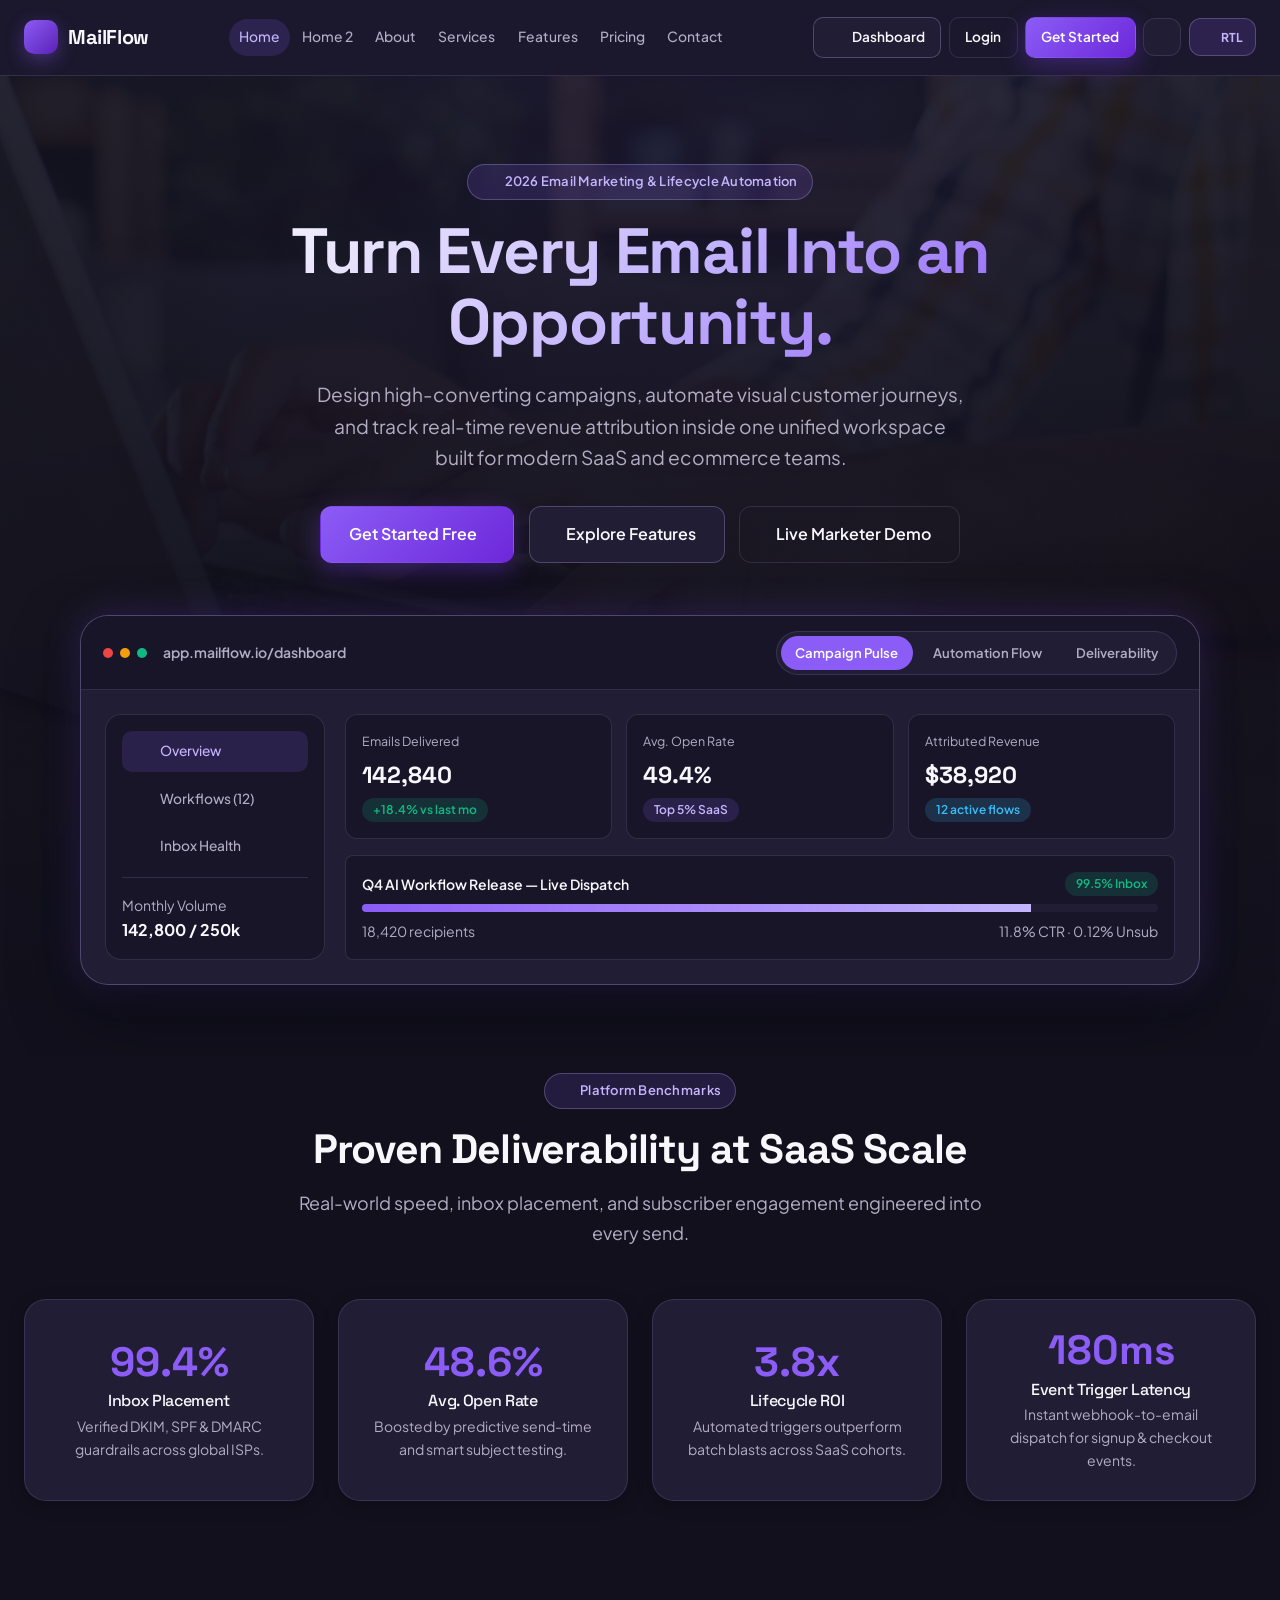
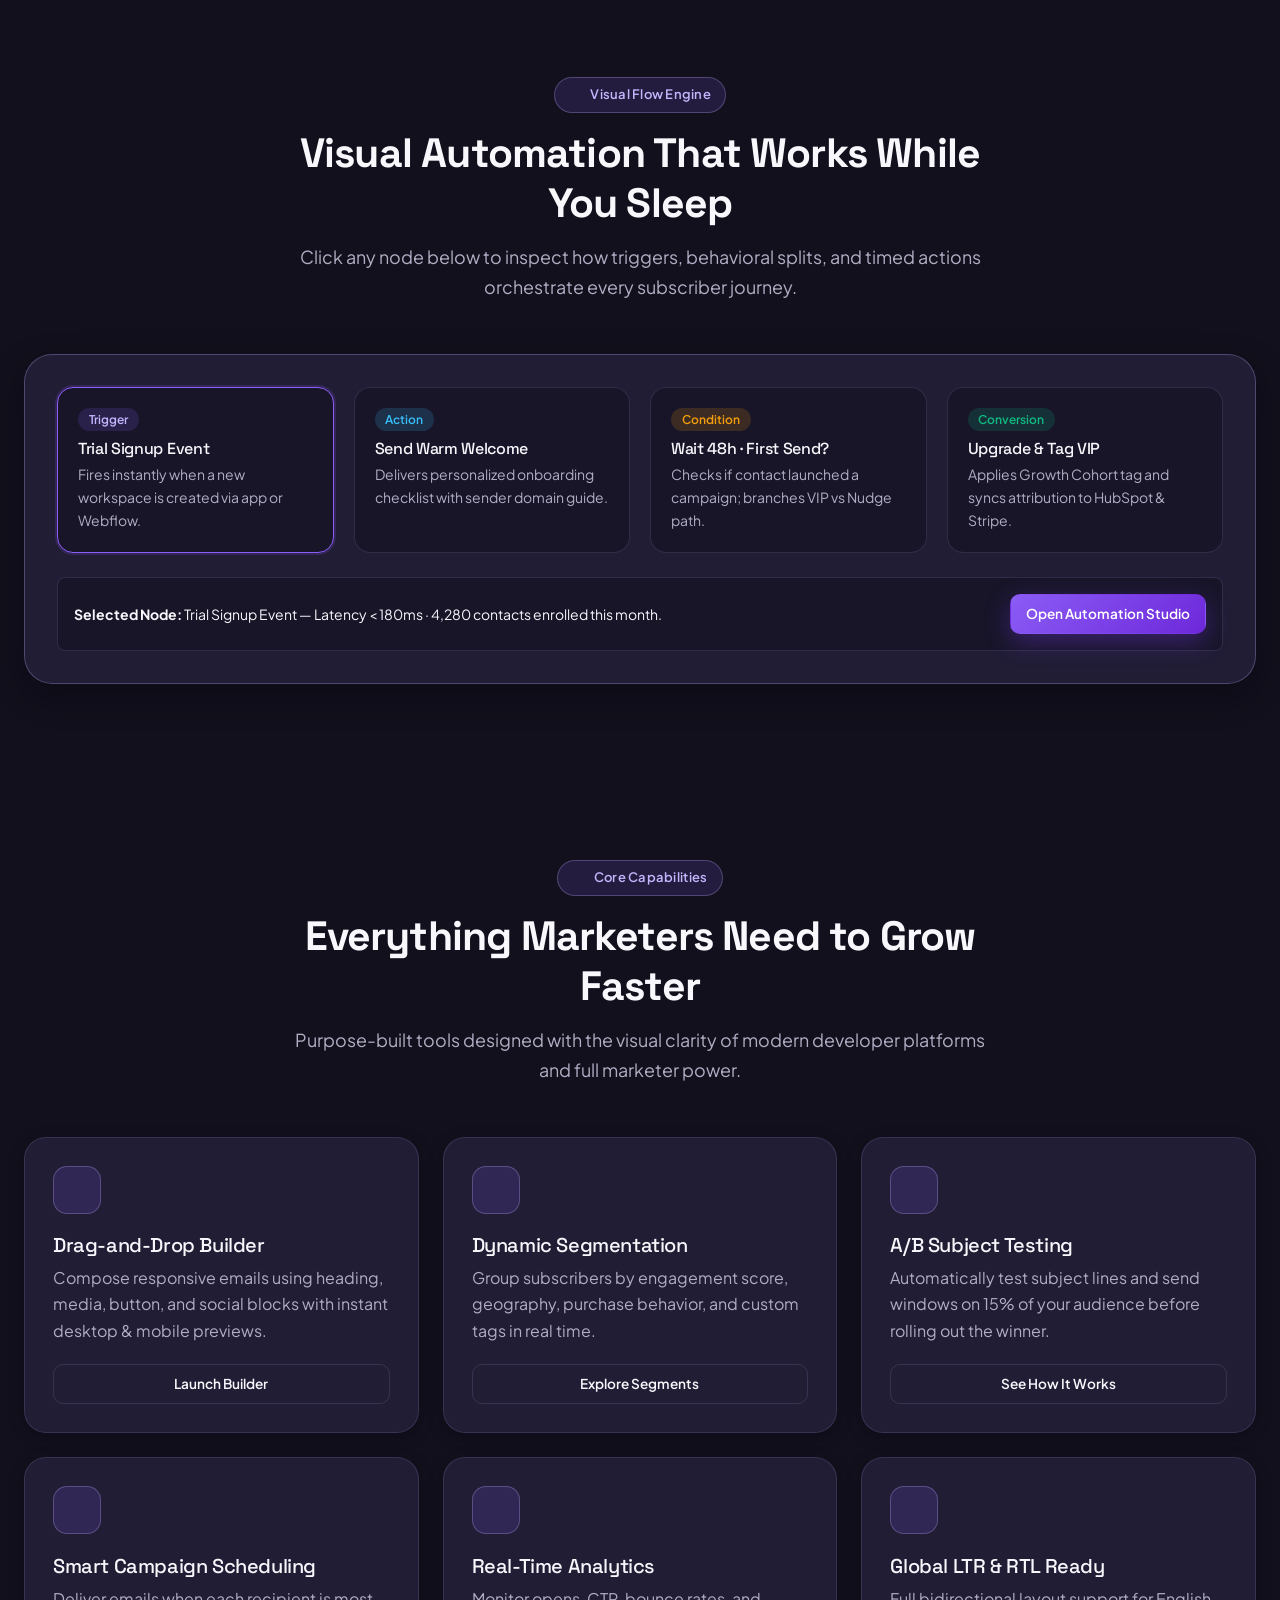
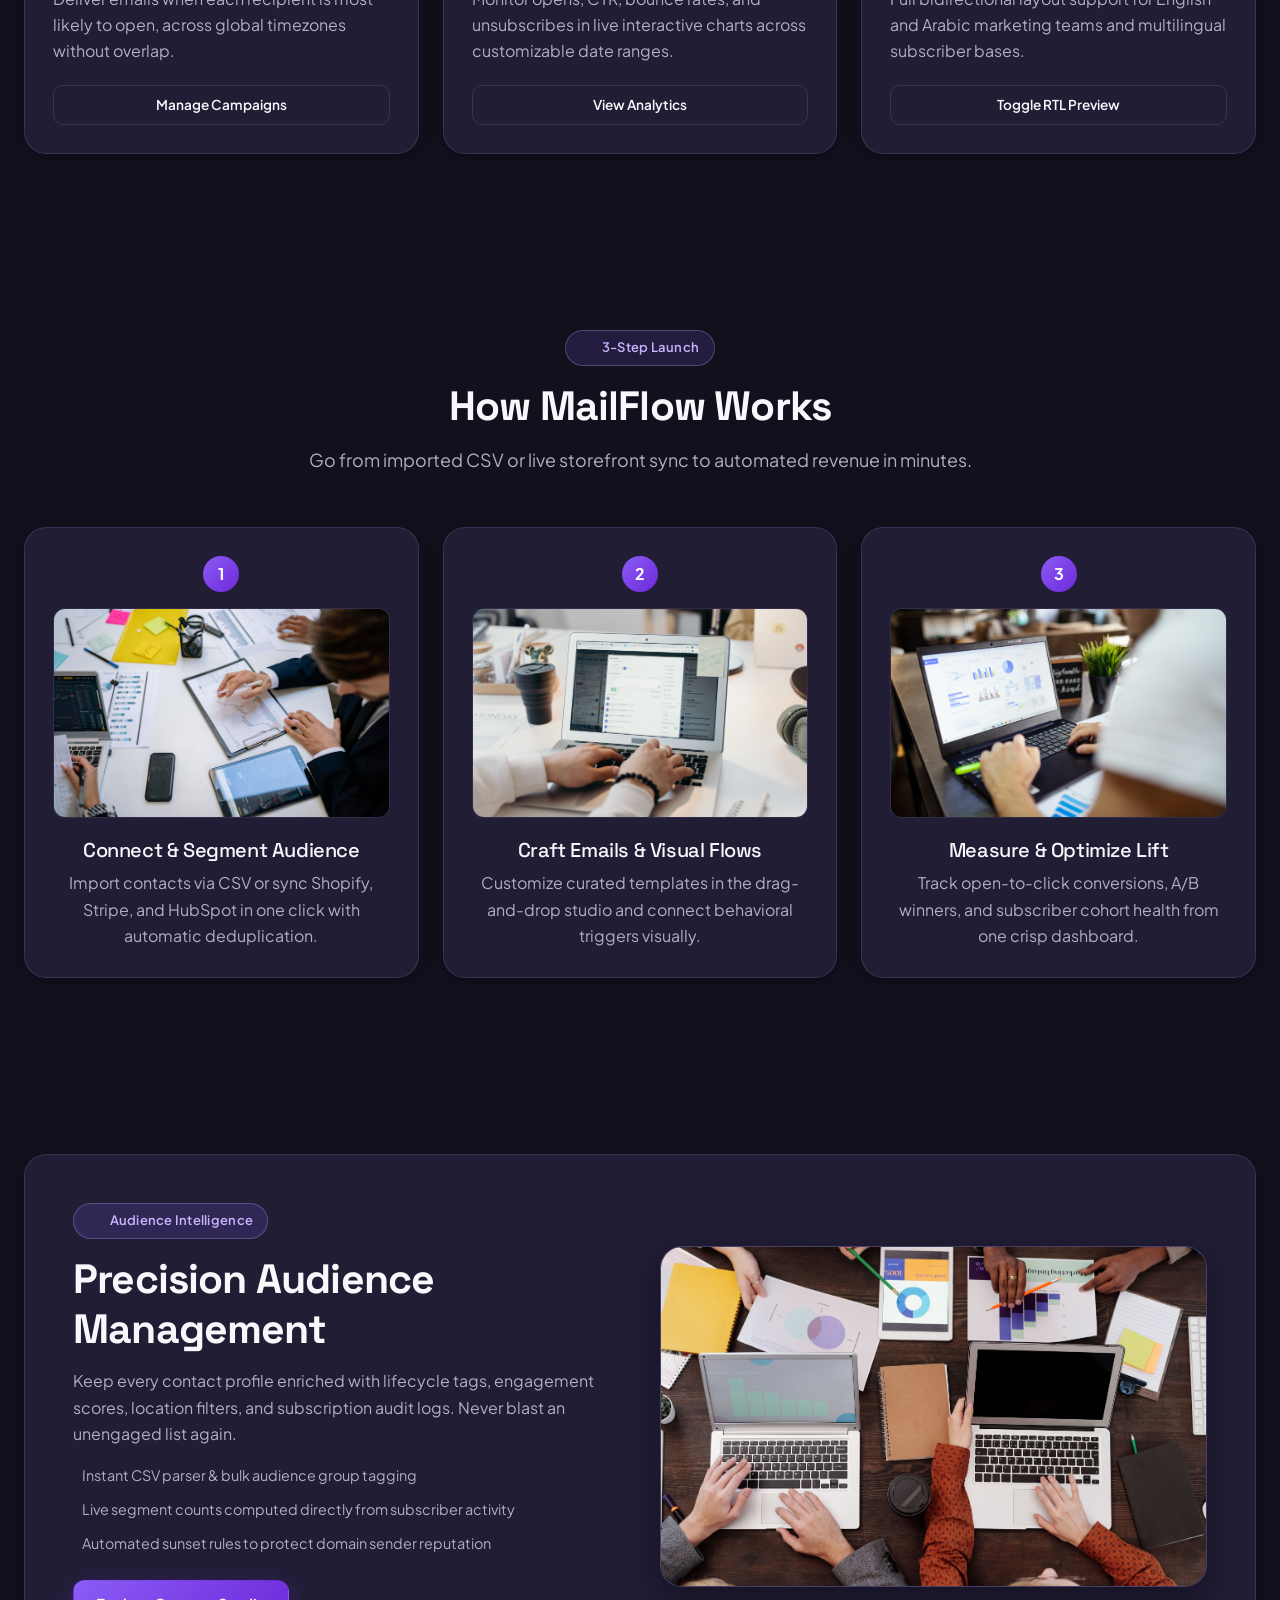
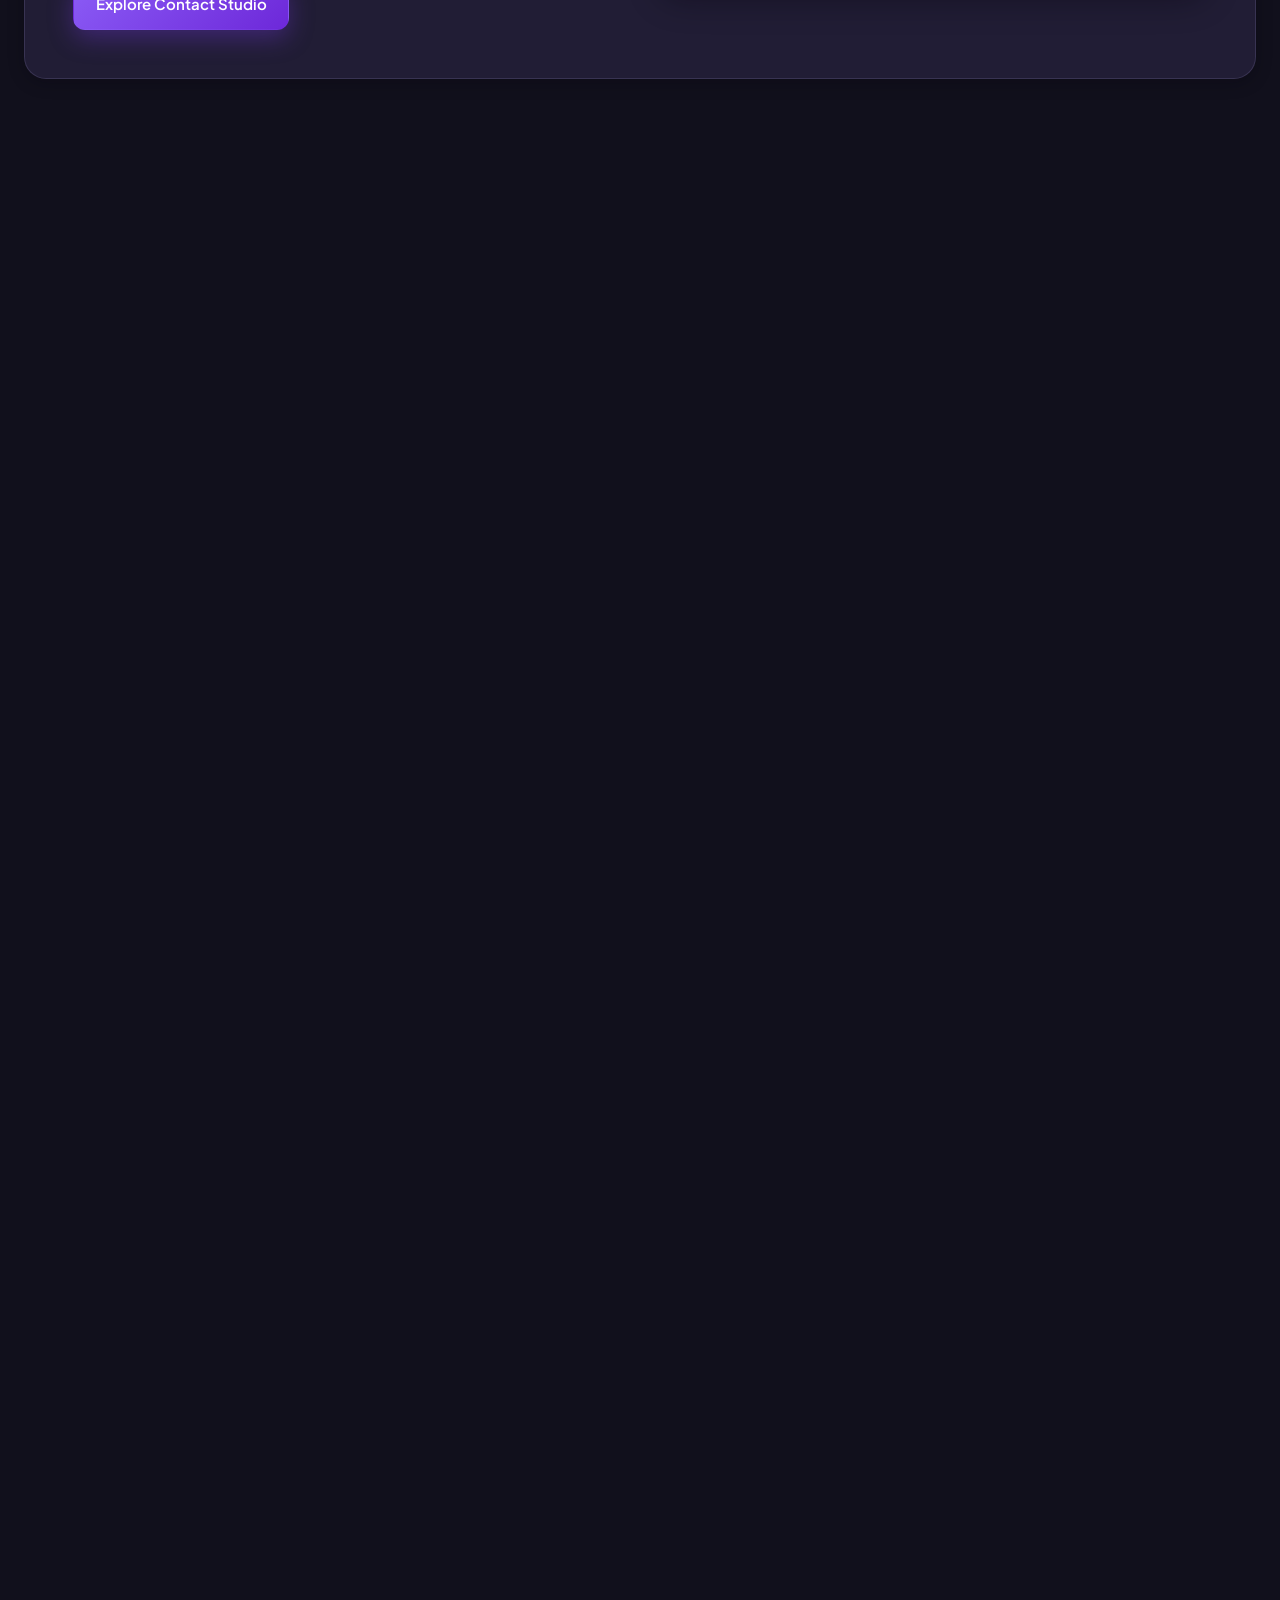
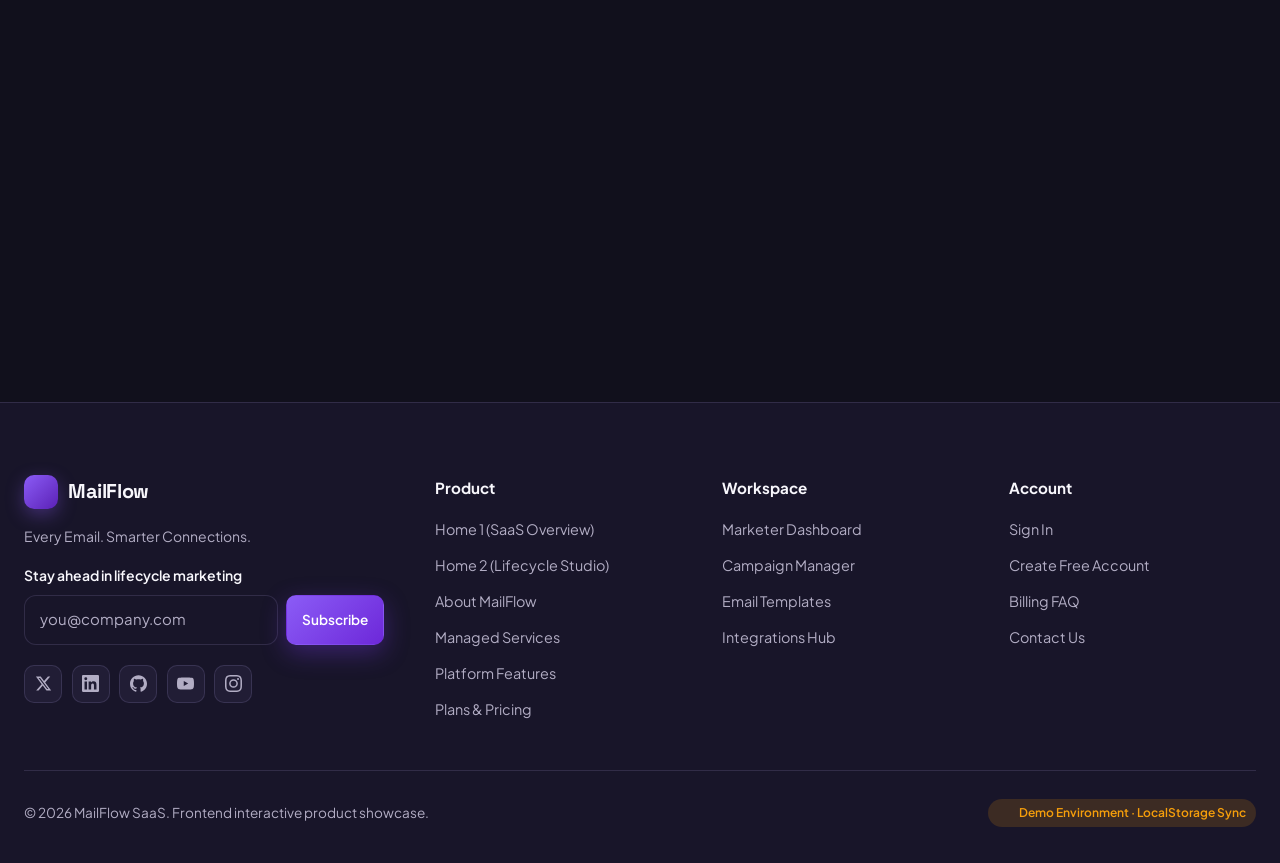
==== commit a8936331: "Refine navbar, hero images, dashboard sidebar, auth flow, and responsive grids" ====
--- a/index.html
+++ b/index.html
@@ -31,7 +31,11 @@
 
   <main>
     <!-- 2, 3, 4, 5. Hero + Supporting Description + Dual CTAs + Large Interactive Dashboard Preview -->
-    <section class="mf-hero">
+    <section class="mf-hero mf-hero-has-bg">
+      <div class="mf-hero-bg-wrap" aria-hidden="true">
+        <img src="assets/img/a%20(22).jpg" alt="" class="mf-hero-bg-img" loading="eager">
+        <div class="mf-hero-bg-scrim"></div>
+      </div>
       <div class="mf-container">
         <div class="mf-hero-centered">
           <div class="mf-eyebrow mf-gsap-hero">
--- a/css/tokens.css
+++ b/css/tokens.css
@@ -20,7 +20,7 @@
   --mf-primary-soft: rgba(139, 92, 246, 0.16);
   --mf-secondary: #C4B5FD;
   --mf-text: #F8F7FC;
-  --mf-text-muted: #A6A1B5;
+  --mf-text-muted: #B2ADC4;
   --mf-border: rgba(196, 181, 253, 0.14);
   --mf-border-strong: rgba(196, 181, 253, 0.28);
 
@@ -57,6 +57,7 @@
   /* Bootstrap variable overrides */
   --bs-body-bg: var(--mf-bg);
   --bs-body-color: var(--mf-text);
+  --bs-heading-color: var(--mf-text);
   --bs-border-color: var(--mf-border);
 }
 
@@ -83,6 +84,7 @@
 
   --bs-body-bg: var(--mf-bg);
   --bs-body-color: var(--mf-text);
+  --bs-heading-color: var(--mf-text);
   --bs-border-color: var(--mf-border);
 }
 
--- a/css/base.css
+++ b/css/base.css
@@ -71,6 +71,7 @@
 select,
 textarea {
   font-family: inherit;
+  color: inherit;
 }
 
 :focus-visible {
@@ -156,6 +157,10 @@
   align-items: stretch;
 }
 
+.mf-card-grid > * {
+  min-width: 0;
+}
+
 .mf-card-grid-2 {
   grid-template-columns: repeat(2, minmax(0, 1fr));
 }
@@ -177,6 +182,14 @@
 @media (max-width: 991.98px) {
   .mf-card-grid-3 {
     grid-template-columns: repeat(2, minmax(0, 1fr));
+  }
+}
+
+@media (min-width: 768px) and (max-width: 991.98px) {
+  .mf-card-grid-3 > :last-child:nth-child(odd) {
+    grid-column: 1 / -1;
+    width: calc(50% - 0.75rem);
+    justify-self: center;
   }
 }
 
--- a/css/components.css
+++ b/css/components.css
@@ -65,7 +65,7 @@
 .mf-nav-links {
   display: flex;
   align-items: center;
-  gap: 0.2rem;
+  gap: 0.15rem;
   list-style: none;
   margin: 0;
   padding: 0;
@@ -74,11 +74,11 @@
 .mf-nav-link {
   display: inline-flex;
   align-items: center;
-  padding: 0.45rem 0.72rem;
+  padding: 0.42rem 0.62rem;
   border-radius: var(--mf-radius-pill);
   color: var(--mf-text-muted);
   font-weight: 500;
-  font-size: 0.89rem;
+  font-size: 0.87rem;
   transition: color var(--mf-transition), background-color var(--mf-transition);
   white-space: nowrap;
 }
@@ -100,13 +100,13 @@
 .mf-nav-actions {
   display: flex;
   align-items: center;
-  gap: 0.6rem;
+  gap: 0.48rem;
   flex-shrink: 0;
 }
 
 .mf-icon-btn {
-  width: 40px;
-  height: 40px;
+  width: 38px;
+  height: 38px;
   border-radius: var(--mf-radius-sm);
   border: 1px solid var(--mf-border);
   background: var(--mf-surface);
@@ -128,18 +128,46 @@
 }
 
 .mf-icon-btn svg {
-  width: 18px;
-  height: 18px;
+  width: 17px;
+  height: 17px;
 }
 
 .mf-dir-pill {
   width: auto;
-  min-width: 40px;
-  padding-inline: 0.6rem;
+  min-width: 44px;
+  padding-inline: 0.7rem;
   gap: 0.35rem;
-  font-size: 0.75rem;
+  font-size: 0.76rem;
   font-weight: 700;
   letter-spacing: 0.03em;
+  background: var(--mf-primary-soft);
+  border-color: var(--mf-border-strong);
+  color: var(--mf-secondary);
+  white-space: nowrap;
+}
+
+[data-theme="light"] .mf-dir-pill {
+  color: var(--mf-primary);
+}
+
+@media (min-width: 1025px) and (max-width: 1240px) {
+  .mf-navbar-inner {
+    gap: 0.55rem;
+  }
+  .mf-nav-links {
+    gap: 0.08rem;
+  }
+  .mf-nav-link {
+    padding: 0.38rem 0.44rem;
+    font-size: 0.8rem;
+  }
+  .mf-nav-actions {
+    gap: 0.35rem;
+  }
+  .mf-nav-actions .mf-btn-sm {
+    padding: 0.44rem 0.7rem;
+    font-size: 0.78rem;
+  }
 }
 
 .mf-hamburger-btn {
@@ -663,6 +691,41 @@
   color: var(--mf-primary);
 }
 
+.mf-footer-social {
+  display: flex;
+  flex-wrap: wrap;
+  align-items: center;
+  gap: 0.6rem;
+  margin-top: 1.25rem;
+}
+
+.mf-social-link {
+  width: 38px;
+  height: 38px;
+  border-radius: 10px;
+  display: inline-flex;
+  align-items: center;
+  justify-content: center;
+  background: var(--mf-surface);
+  border: 1px solid var(--mf-border);
+  color: var(--mf-text-muted);
+  transition: transform var(--mf-transition), color var(--mf-transition), border-color var(--mf-transition), background var(--mf-transition), box-shadow var(--mf-transition);
+}
+
+.mf-social-link svg {
+  width: 17px;
+  height: 17px;
+  display: block;
+}
+
+.mf-social-link:hover {
+  color: var(--mf-primary);
+  background: var(--mf-primary-soft);
+  border-color: var(--mf-primary);
+  transform: translateY(-2px);
+  box-shadow: var(--mf-shadow-sm);
+}
+
 .mf-footer-bottom {
   padding-top: 1.75rem;
   border-top: 1px solid var(--mf-border);
@@ -688,3 +751,77 @@
   font-weight: 600;
 }
 
+/* Bootstrap Dropdown Theme Override (Fixes Dark Mode Contrast & Hover) */
+.dropdown-menu {
+  --bs-dropdown-bg: var(--mf-surface);
+  --bs-dropdown-color: var(--mf-text);
+  --bs-dropdown-border-color: var(--mf-border-strong);
+  --bs-dropdown-divider-bg: var(--mf-border);
+  --bs-dropdown-link-color: var(--mf-text);
+  --bs-dropdown-link-hover-color: var(--mf-text);
+  --bs-dropdown-link-hover-bg: var(--mf-primary-soft);
+  --bs-dropdown-link-active-color: #FFFFFF;
+  --bs-dropdown-link-active-bg: var(--mf-primary);
+  background-color: var(--mf-surface);
+  color: var(--mf-text);
+  border: 1px solid var(--mf-border-strong);
+  border-radius: var(--mf-radius-md);
+  box-shadow: var(--mf-shadow-lg);
+}
+
+.dropdown-item {
+  color: var(--mf-text);
+  border-radius: var(--mf-radius-xs);
+}
+
+.dropdown-item:hover,
+.dropdown-item:focus {
+  color: var(--mf-text);
+  background-color: var(--mf-primary-soft);
+}
+
+.dropdown-item.active,
+.dropdown-item:active {
+  color: #FFFFFF;
+  background-color: var(--mf-primary);
+}
+
+/* Floating Back To Top Button */
+.mf-back-to-top {
+  position: fixed;
+  inset-block-end: 1.5rem;
+  inset-inline-end: 1.5rem;
+  z-index: 1035;
+  width: 44px;
+  height: 44px;
+  border-radius: 50%;
+  border: 1px solid var(--mf-border-strong);
+  background: linear-gradient(135deg, var(--mf-primary), #6D28D9);
+  color: #FFFFFF;
+  display: inline-flex;
+  align-items: center;
+  justify-content: center;
+  box-shadow: var(--mf-shadow-md), var(--mf-shadow-glow);
+  cursor: pointer;
+  opacity: 0;
+  pointer-events: none;
+  transform: translateY(14px);
+  transition: opacity var(--mf-transition), transform var(--mf-transition), box-shadow var(--mf-transition);
+}
+
+.mf-back-to-top.is-visible {
+  opacity: 1;
+  pointer-events: auto;
+  transform: translateY(0);
+}
+
+.mf-back-to-top:hover {
+  transform: translateY(-3px);
+  color: #FFFFFF;
+}
+
+.mf-back-to-top svg {
+  width: 20px;
+  height: 20px;
+}
+
--- a/css/public.css
+++ b/css/public.css
@@ -7,6 +7,45 @@
   position: relative;
   padding-block: 5.5rem 4.5rem;
   background-image: var(--mf-hero-glow);
+  z-index: 1;
+}
+
+.mf-hero-has-bg {
+  overflow: hidden;
+}
+
+.mf-hero-bg-wrap {
+  position: absolute;
+  inset: 0;
+  z-index: 0;
+  pointer-events: none;
+  overflow: hidden;
+}
+
+.mf-hero-bg-img {
+  width: 100%;
+  height: 100%;
+  object-fit: cover;
+  opacity: 0.24;
+  filter: saturate(1.08);
+}
+
+[data-theme="light"] .mf-hero-bg-img {
+  opacity: 0.18;
+}
+
+.mf-hero-bg-scrim {
+  position: absolute;
+  inset: 0;
+  background: linear-gradient(180deg, rgba(17, 16, 28, 0.58) 0%, rgba(17, 16, 28, 0.82) 52%, var(--mf-bg) 100%);
+}
+
+[data-theme="light"] .mf-hero-bg-scrim {
+  background: linear-gradient(180deg, rgba(248, 247, 252, 0.62) 0%, rgba(248, 247, 252, 0.85) 52%, var(--mf-bg) 100%);
+}
+
+.mf-hero-has-bg > .mf-container {
+  position: relative;
   z-index: 1;
 }
 
@@ -245,8 +284,18 @@
   flex-direction: column;
   height: 100%;
   text-align: start;
+  color: var(--mf-text);
   cursor: pointer;
   transition: all var(--mf-transition);
+}
+
+.mf-wf-node h3,
+.mf-wf-node .h6 {
+  color: var(--mf-text);
+}
+
+.mf-wf-node p {
+  color: var(--mf-text-muted);
 }
 
 .mf-wf-node.is-selected,
@@ -278,6 +327,10 @@
   align-items: center;
 }
 
+.mf-split-panel > * {
+  min-width: 0;
+}
+
 @media (max-width: 991.98px) {
   .mf-split-panel {
     grid-template-columns: minmax(0, 1fr);
@@ -446,6 +499,20 @@
   border: 1px solid var(--mf-border);
   border-radius: var(--mf-radius-md);
   padding: 1.25rem;
+  min-width: 0;
+  overflow: hidden;
+}
+
+.mf-tz-grid {
+  display: grid;
+  grid-template-columns: repeat(4, minmax(0, 1fr));
+  gap: 0.5rem;
+}
+
+@media (max-width: 991.98px) {
+  .mf-tz-grid {
+    grid-template-columns: repeat(2, minmax(0, 1fr));
+  }
 }
 
 /* ==========================================================================
@@ -602,3 +669,49 @@
   background: var(--mf-border);
 }
 
+.mf-auth-tabs {
+  display: grid;
+  grid-template-columns: repeat(2, minmax(0, 1fr));
+  gap: 0.35rem;
+  padding: 0.3rem;
+  background: var(--mf-bg-elevated);
+  border: 1px solid var(--mf-border);
+  border-radius: var(--mf-radius-pill);
+  margin-bottom: 1.5rem;
+}
+
+.mf-auth-tab {
+  display: inline-flex;
+  align-items: center;
+  justify-content: center;
+  padding: 0.5rem 0.75rem;
+  border-radius: var(--mf-radius-pill);
+  font-size: 0.875rem;
+  font-weight: 600;
+  color: var(--mf-text-muted);
+  text-decoration: none;
+  transition: all var(--mf-transition);
+}
+
+.mf-auth-tab:hover {
+  color: var(--mf-text);
+}
+
+.mf-auth-tab.is-active {
+  background: var(--mf-primary);
+  color: #FFFFFF;
+  box-shadow: 0 4px 12px rgba(124, 58, 237, 0.3);
+}
+
+.mf-social-auth-grid {
+  display: grid;
+  grid-template-columns: repeat(2, minmax(0, 1fr));
+  gap: 0.75rem;
+}
+
+@media (max-width: 440px) {
+  .mf-social-auth-grid {
+    grid-template-columns: minmax(0, 1fr);
+  }
+}
+
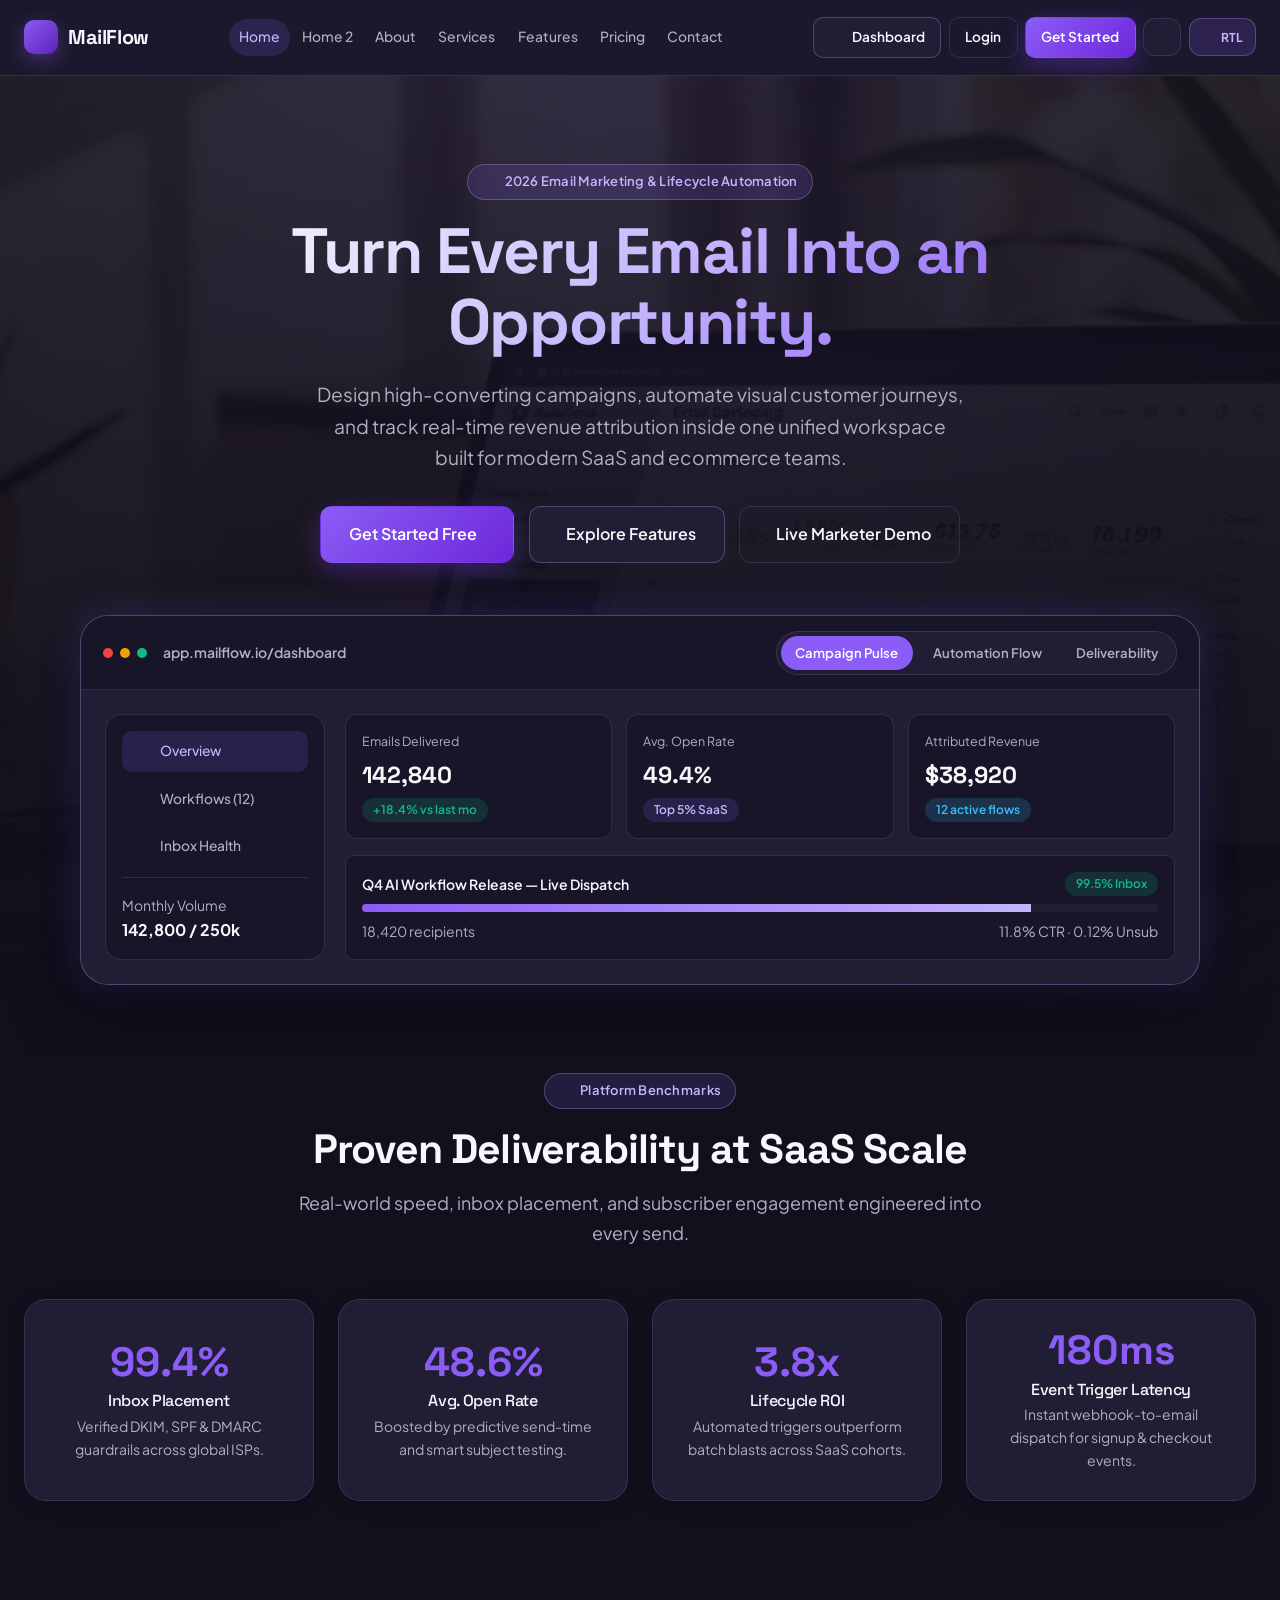
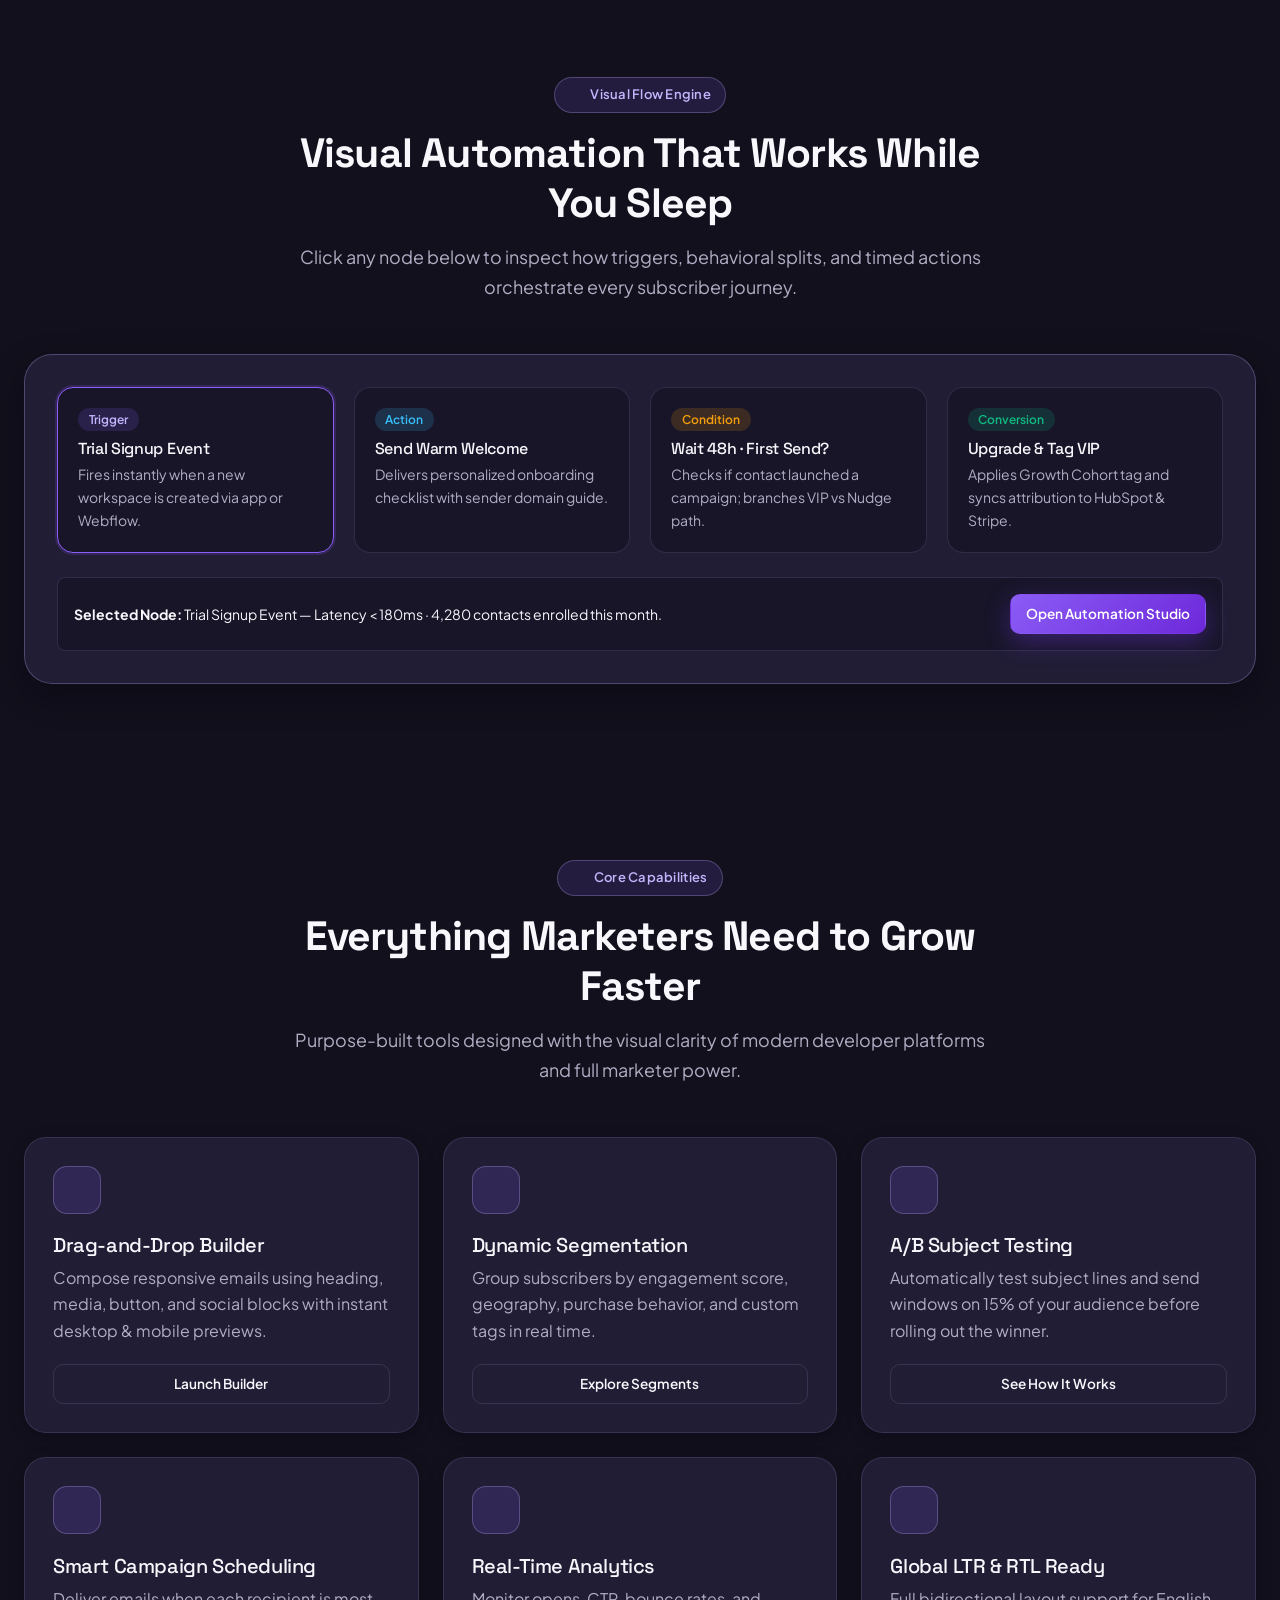
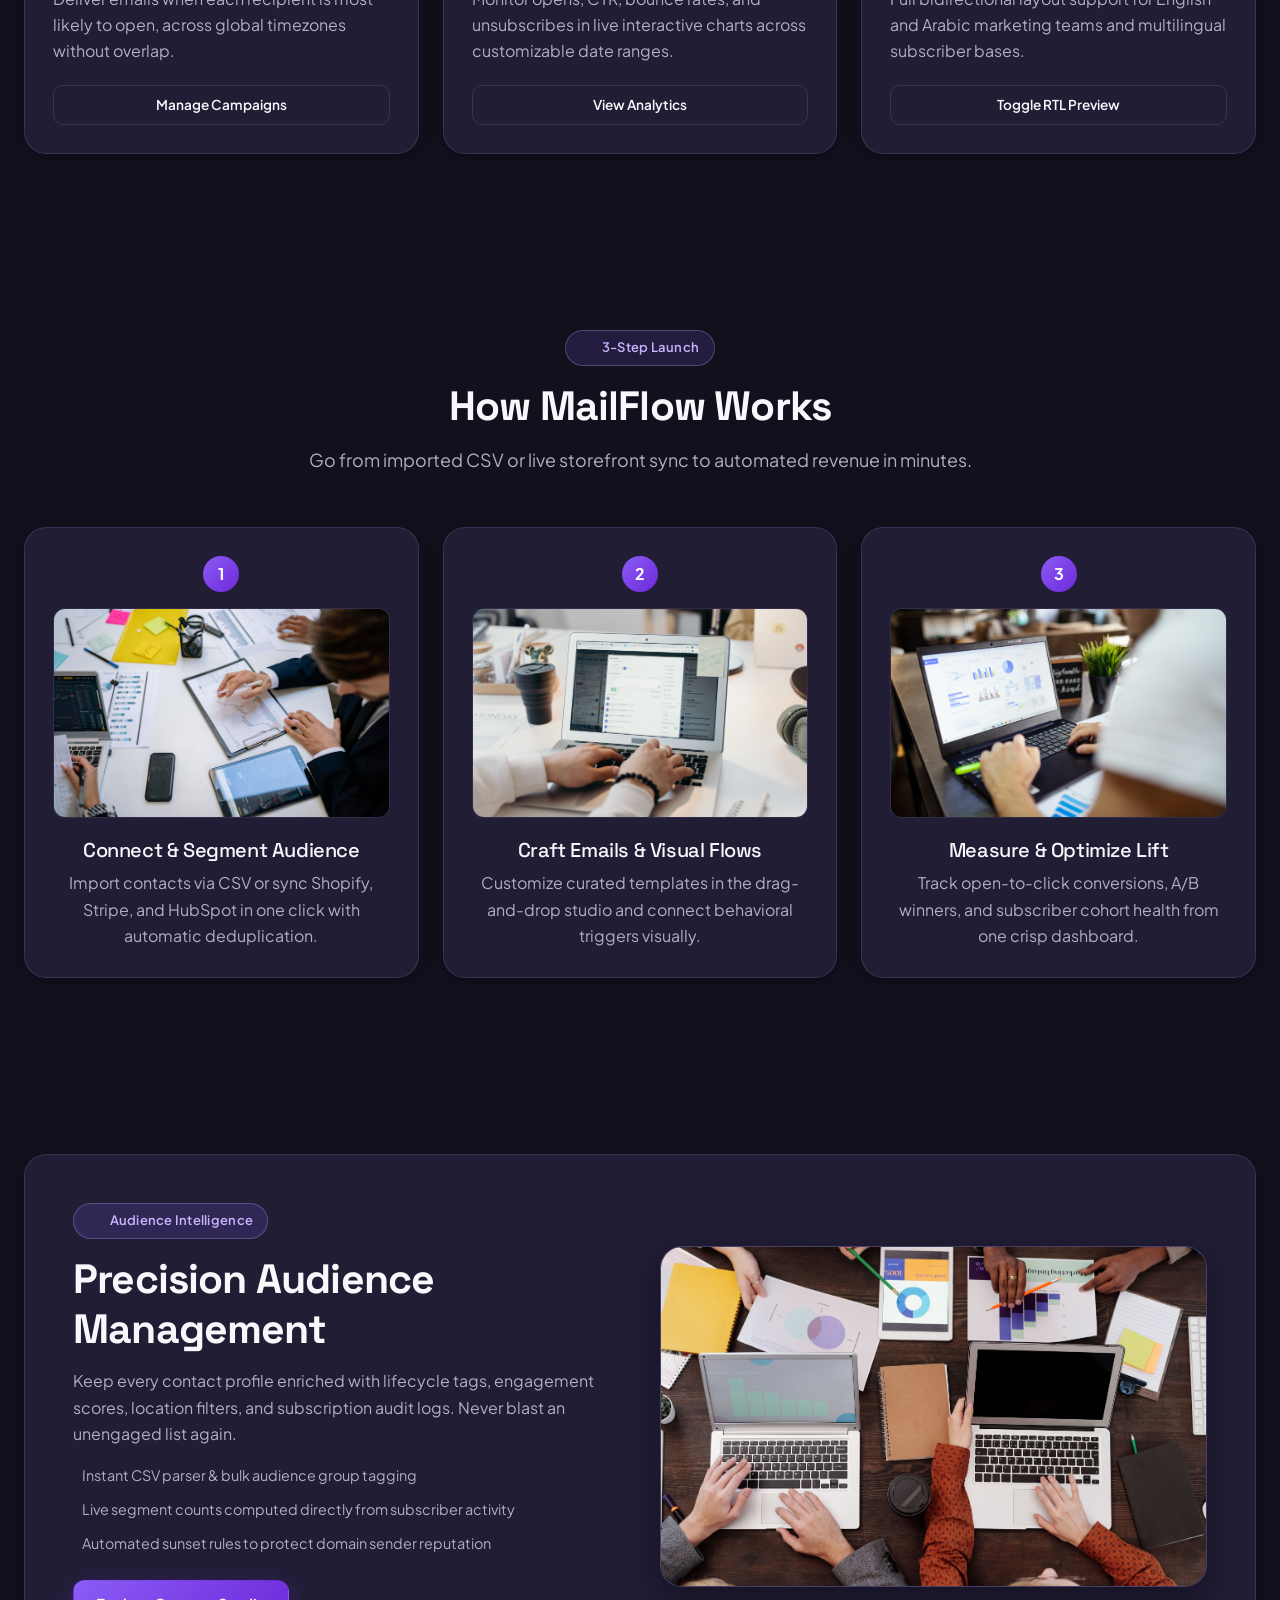
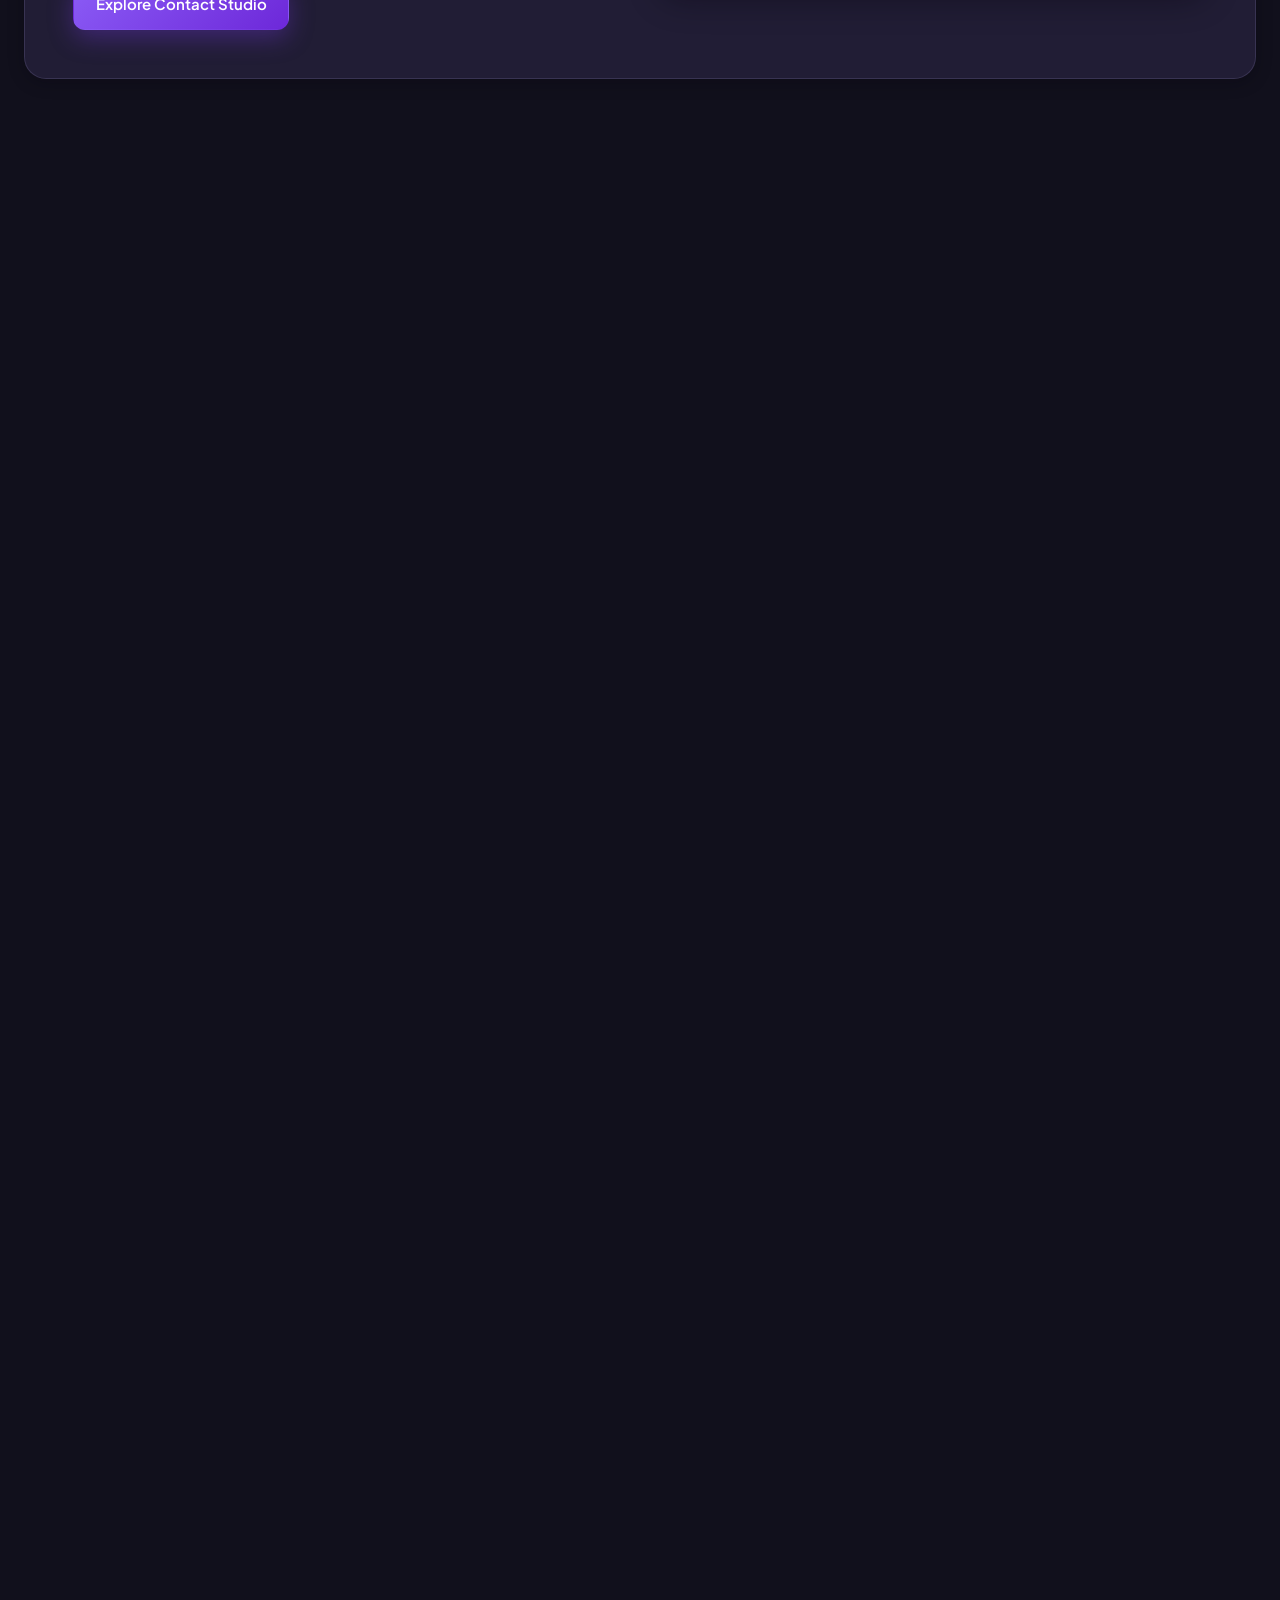
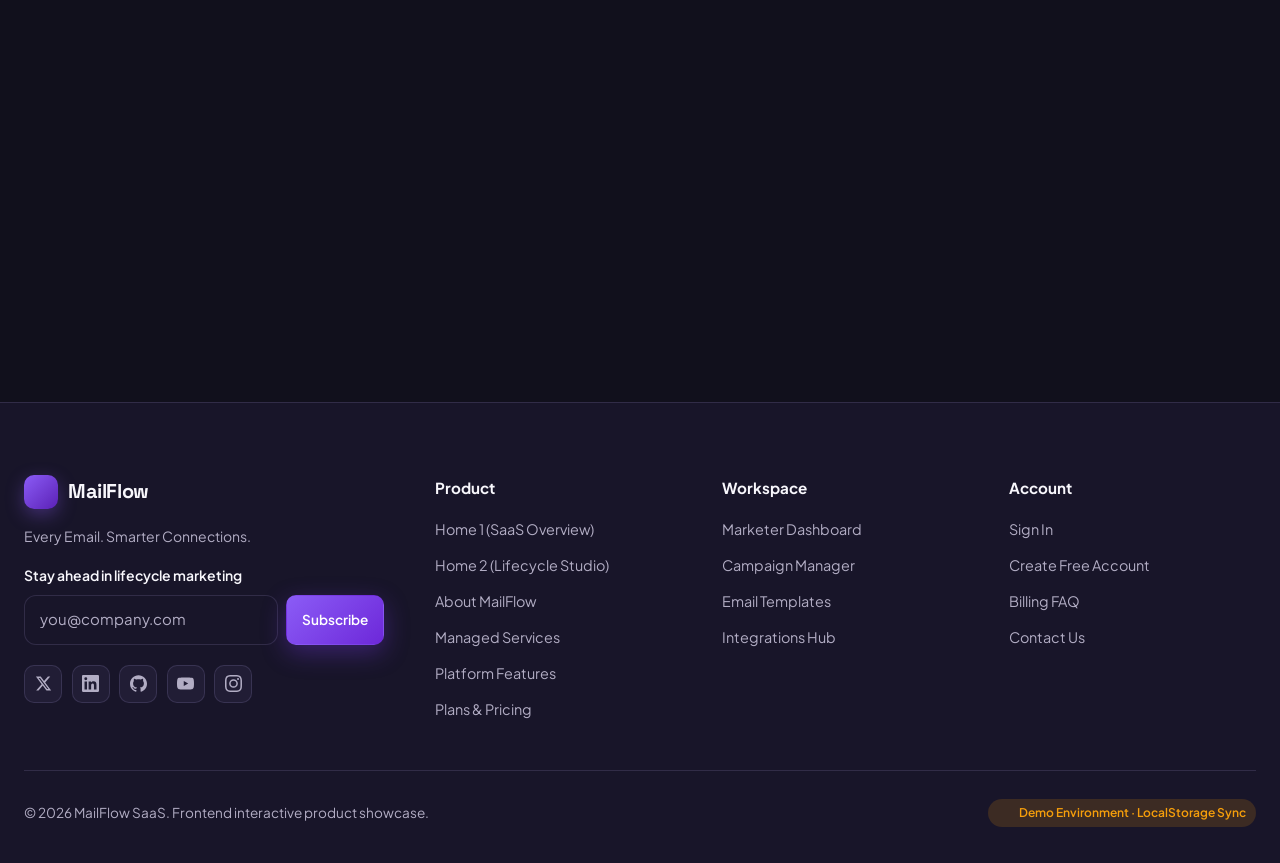
==== commit e3a86041: "Use uploaded laptop analytics image for Home 1 hero background" ====
--- a/index.html
+++ b/index.html
@@ -33,7 +33,7 @@
     <!-- 2, 3, 4, 5. Hero + Supporting Description + Dual CTAs + Large Interactive Dashboard Preview -->
     <section class="mf-hero mf-hero-has-bg">
       <div class="mf-hero-bg-wrap" aria-hidden="true">
-        <img src="assets/img/a%20(22).jpg" alt="" class="mf-hero-bg-img" loading="eager">
+        <img src="assets/img/hero-home.jpg" alt="" class="mf-hero-bg-img" loading="eager">
         <div class="mf-hero-bg-scrim"></div>
       </div>
       <div class="mf-container">
--- a/css/public.css
+++ b/css/public.css
@@ -596,7 +596,7 @@
   flex-direction: column;
   justify-content: center;
   align-items: center;
-  padding: 2rem 1rem;
+  padding: 4.75rem 1rem 2rem;
   background-image: var(--mf-hero-glow);
   position: relative;
 }
@@ -609,6 +609,21 @@
   align-items: center;
   gap: 0.5rem;
   z-index: 20;
+}
+
+@media (max-width: 767.98px) {
+  .mf-auth-page {
+    justify-content: flex-start;
+    padding: 1rem 1rem 2rem;
+  }
+
+  .mf-auth-toolbar {
+    position: static;
+    width: 100%;
+    max-width: 480px;
+    justify-content: flex-end;
+    margin-bottom: 0.85rem;
+  }
 }
 
 .mf-auth-card {
